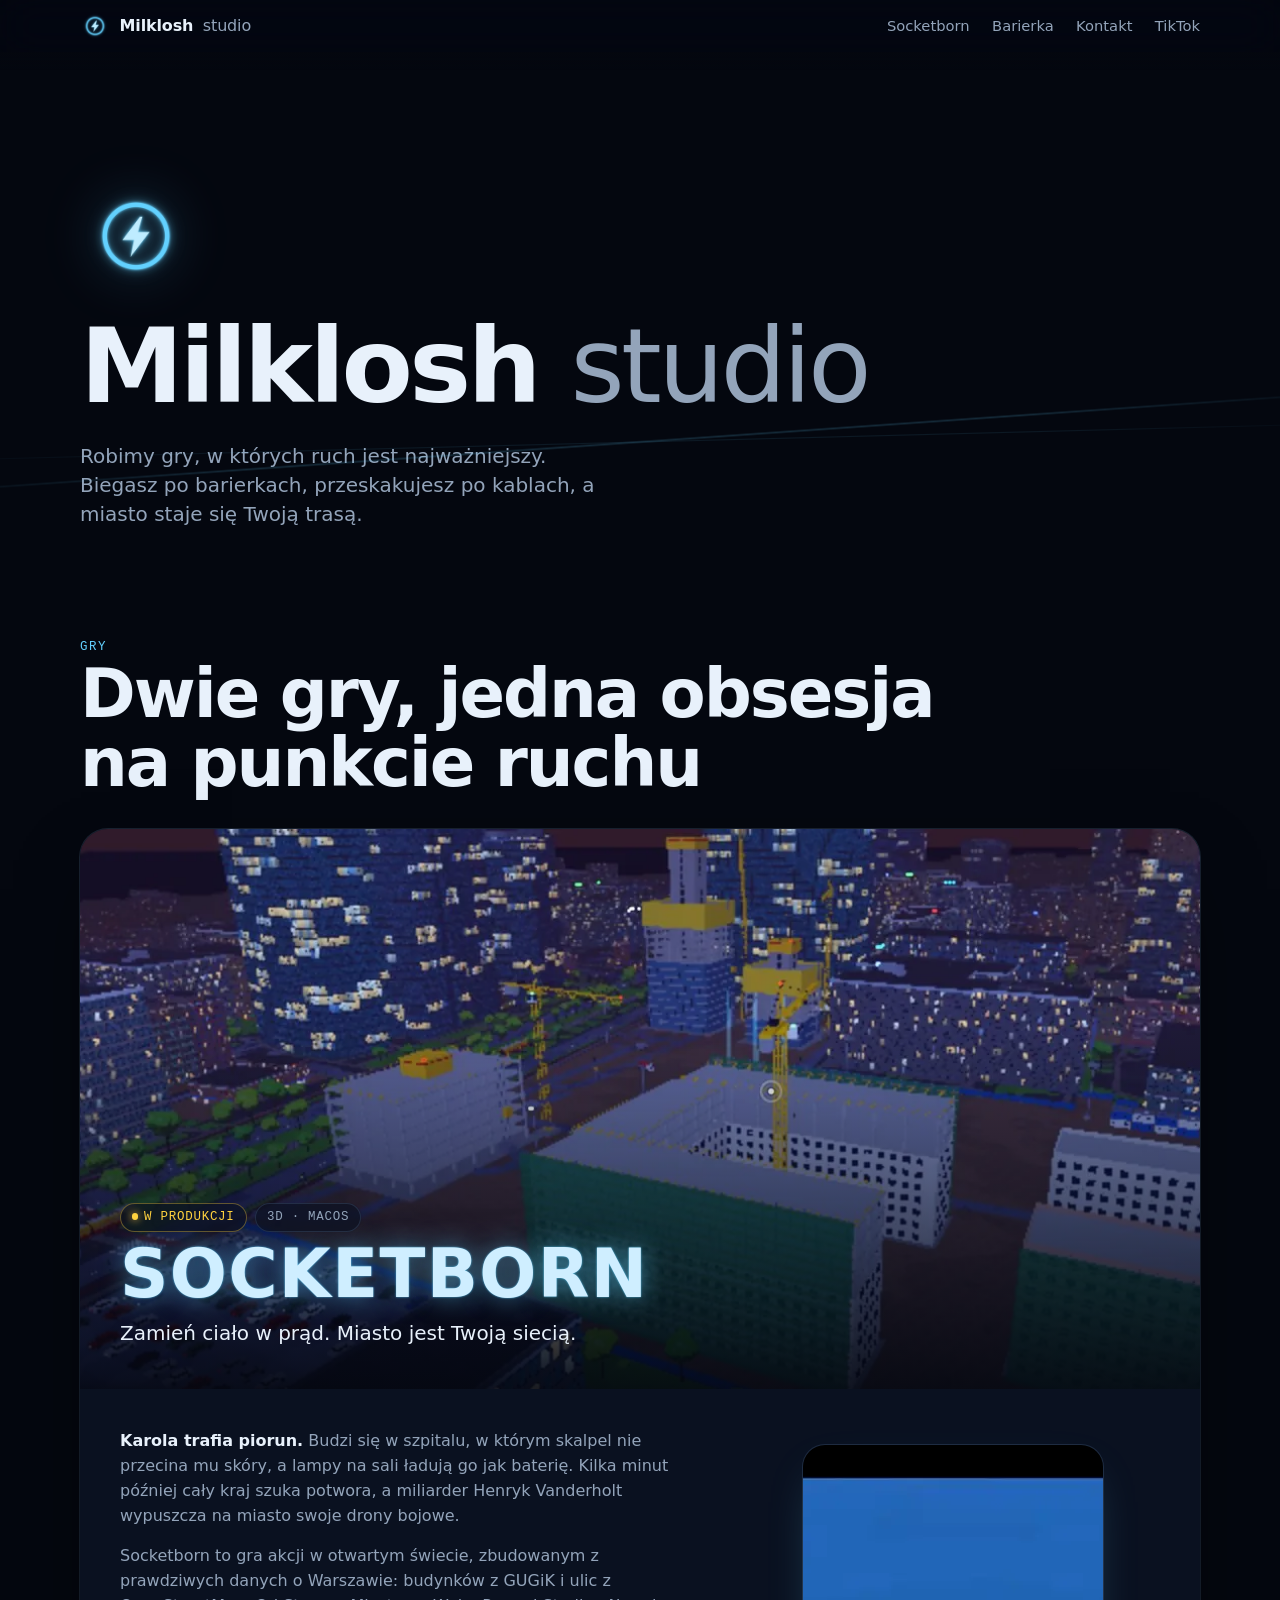
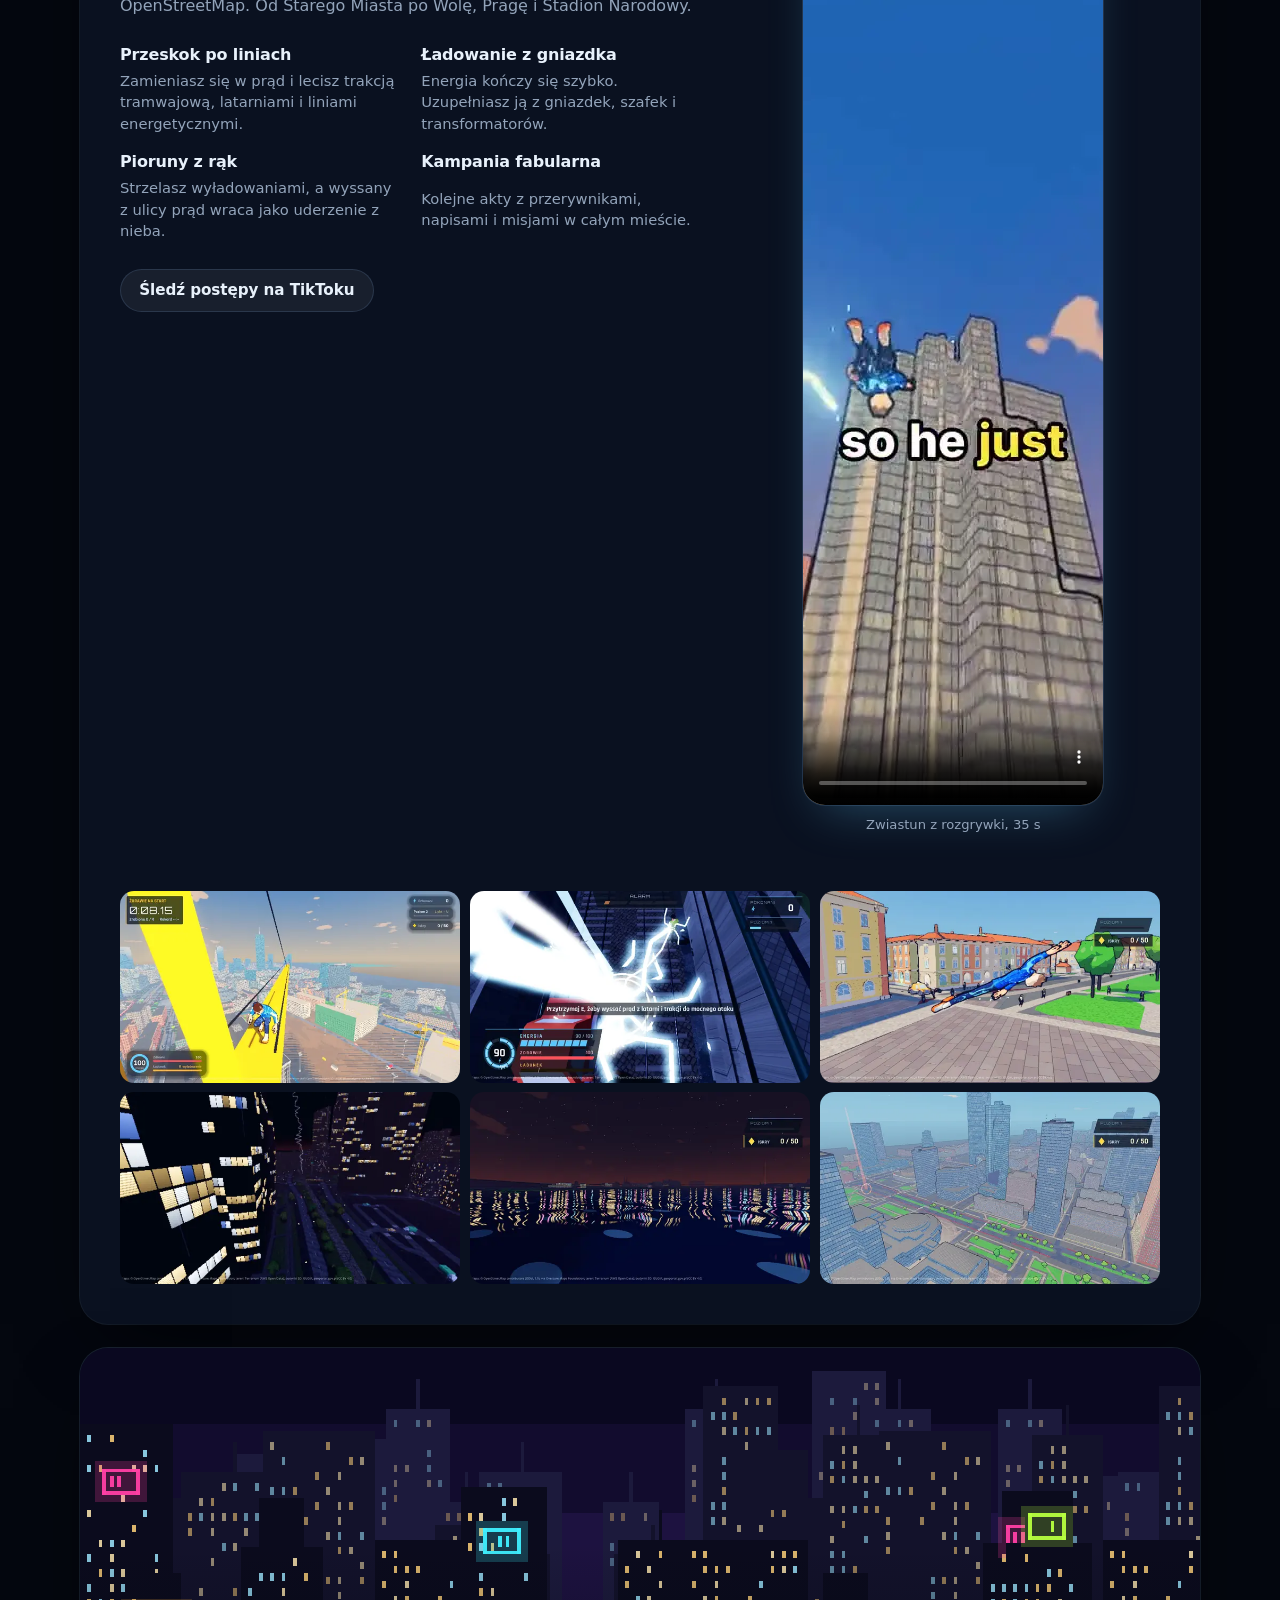
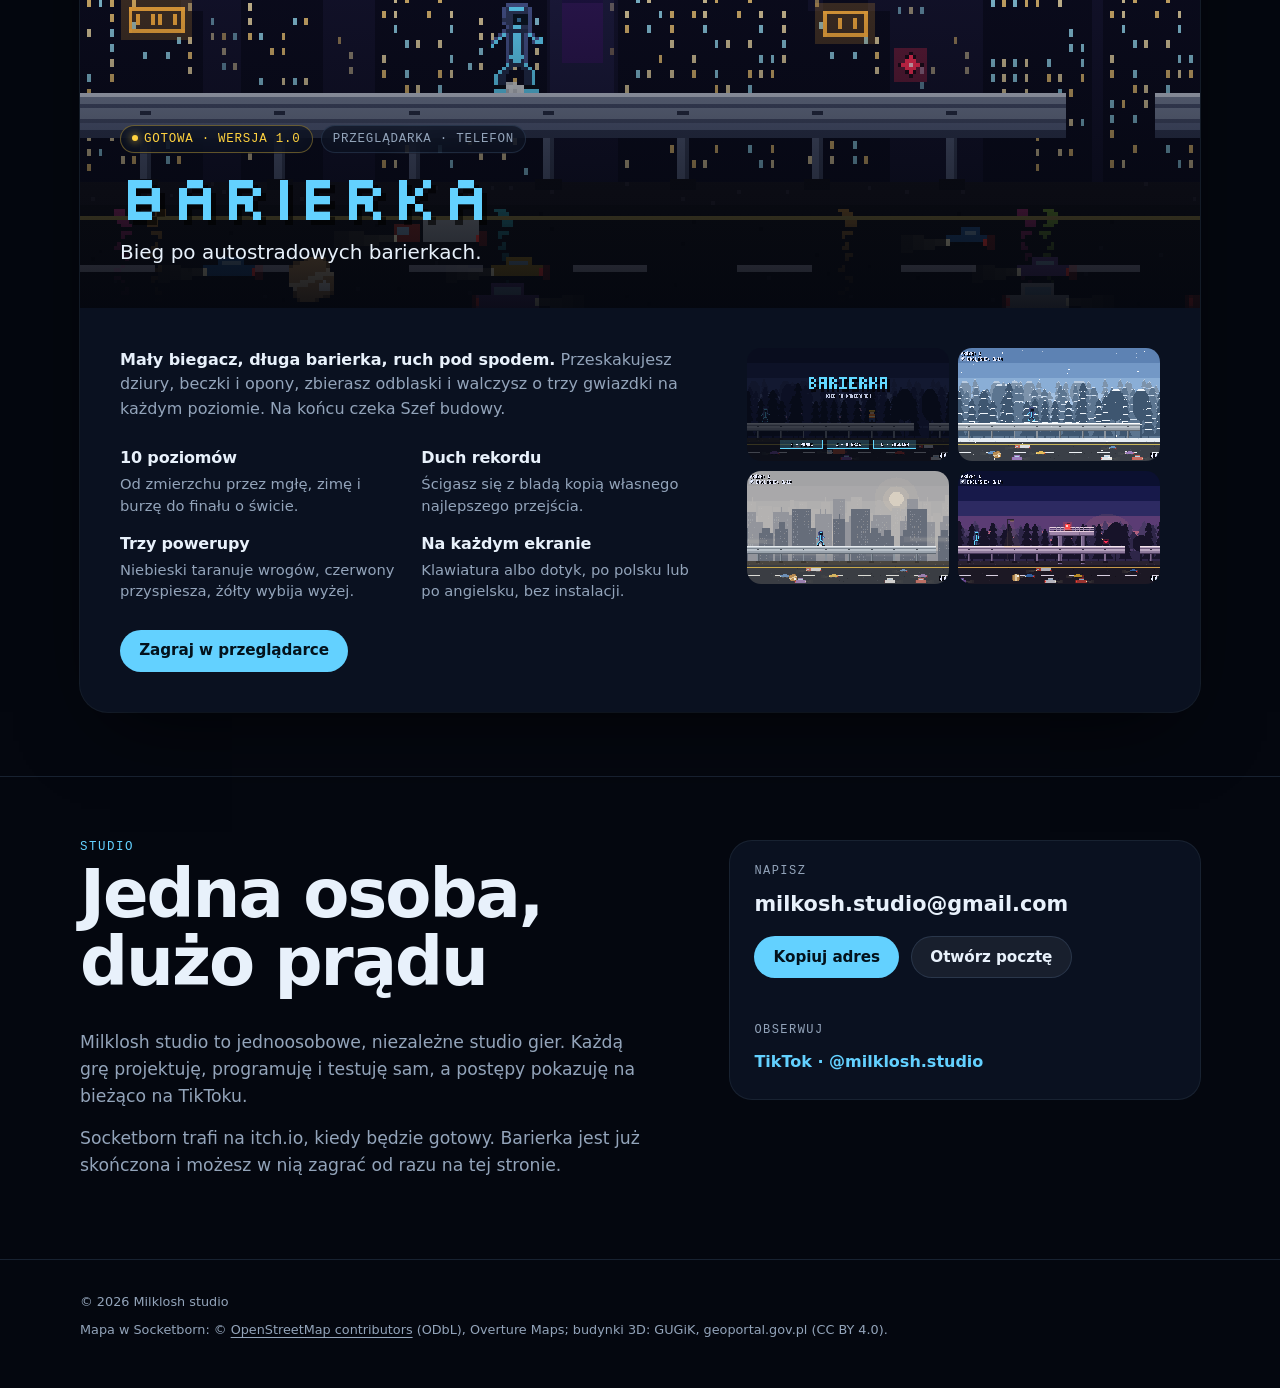
==== index.html @ f49b639a "Strona Milklosh studio: Socketborn, grywalna Barierka, kontakt Co-Authored-By: Claude Opus 5.5 (1M c" ====
<!doctype html>
<html lang="pl">
<head>
<meta charset="utf-8">
<meta name="viewport" content="width=device-width, initial-scale=1, viewport-fit=cover">
<title>Milklosh studio</title>
<meta name="claude:viewport-fit-sides" content="cover">
<meta name="description" content="Milklosh studio robi gry: Socketborn, w którym zamieniasz ciało w prąd w Warszawie, i Barierkę, pikselowy bieg po autostradowych barierkach.">
<meta name="theme-color" content="#04070f">
<meta property="og:type" content="website">
<meta property="og:title" content="Milklosh studio">
<meta property="og:description" content="Socketborn i Barierka: gry z Milklosh studio.">
<meta property="og:image" content="https://milklosh.studio/assets/img/hero-plac-noca.webp">
<link rel="icon" type="image/png" href="favicon.png">
<link rel="apple-touch-icon" href="apple-touch-icon.png">
<link rel="preconnect" href="https://fonts.googleapis.com">
<link rel="stylesheet" href="https://fonts.googleapis.com/css2?family=Silkscreen&display=swap">
<link rel="stylesheet" href="style.css">
</head>
<body>

<header class="bar">
  <div class="wrap">
    <a class="brand" href="#top" aria-label="Milklosh studio, na górę strony">
      <img src="assets/img/znak.png" alt="" width="30" height="30">
      Milklosh <span>studio</span>
    </a>
    <nav aria-label="Główna">
      <a href="#socketborn" class="wide">Socketborn</a>
      <a href="#barierka" class="wide">Barierka</a>
      <a href="#studio">Kontakt</a>
      <a href="https://www.tiktok.com/@milklosh.studio" target="_blank" rel="noopener">TikTok</a>
    </nav>
  </div>
</header>

<main id="top">
  <section class="hero">
    <div class="grid-lines" aria-hidden="true"></div>
    <div class="wrap">
      <img class="hero-mark" src="assets/img/znak.png" alt="" width="112" height="112">
      <h1>Milklosh <span class="light">studio</span></h1>
      <p>Robimy gry, w których ruch jest najważniejszy. Biegasz po barierkach, przeskakujesz po kablach, a miasto staje się Twoją trasą.</p>
    </div>
  </section>

  <section id="gry" aria-labelledby="gry-h">
    <div class="wrap">
      <div class="section-head">
        <span class="eyebrow">Gry</span>
        <h2 id="gry-h">Dwie gry, jedna obsesja na punkcie ruchu</h2>
      </div>

      <!-- Socketborn -->
      <article class="game" id="socketborn" aria-labelledby="sb-h">
        <div class="game-art">
          <img src="assets/img/hero-plac-noca.webp" alt="Nocna Warszawa z lotu: wieżowce Woli i plac budowy przy Towarowej" width="1340" height="555">
          <div class="game-title">
            <div class="chips">
              <span class="chip live">W produkcji</span>
              <span class="chip">3D · macOS</span>
            </div>
            <h3 id="sb-h">Socketborn</h3>
            <p class="tagline">Zamień ciało w prąd. Miasto jest Twoją siecią.</p>
          </div>
        </div>

        <div class="game-body">
          <div>
            <p><strong>Karola trafia piorun.</strong> Budzi się w szpitalu, w którym skalpel nie przecina mu skóry, a lampy na sali ładują go jak baterię. Kilka minut później cały kraj szuka potwora, a miliarder Henryk Vanderholt wypuszcza na miasto swoje drony bojowe.</p>
            <p>Socketborn to gra akcji w otwartym świecie, zbudowanym z prawdziwych danych o Warszawie: budynków z GUGiK i ulic z OpenStreetMap. Od Starego Miasta po Wolę, Pragę i Stadion Narodowy.</p>
            <ul class="powers">
              <li><b>Przeskok po liniach</b><span>Zamieniasz się w prąd i lecisz trakcją tramwajową, latarniami i liniami energetycznymi.</span></li>
              <li><b>Ładowanie z gniazdka</b><span>Energia kończy się szybko. Uzupełniasz ją z gniazdek, szafek i transformatorów.</span></li>
              <li><b>Pioruny z rąk</b><span>Strzelasz wyładowaniami, a wyssany z ulicy prąd wraca jako uderzenie z nieba.</span></li>
              <li><b>Kampania fabularna</b><span>Kolejne akty z przerywnikami, napisami i misjami w całym mieście.</span></li>
            </ul>
            <div class="actions">
              <a class="btn ghost" href="https://www.tiktok.com/@milklosh.studio" target="_blank" rel="noopener">Śledź postępy na TikToku</a>
            </div>
          </div>
          <figure class="trailer">
            <video controls playsinline preload="none" poster="assets/video/zwiastun-poster.webp" width="540" height="960">
              <source src="assets/video/socketborn-zwiastun.mp4" type="video/mp4">
            </video>
            <small>Zwiastun z rozgrywki, 35 s</small>
          </figure>
        </div>

        <div class="gallery" aria-label="Zrzuty ekranu z Socketborn">
          <button class="shot" data-full="assets/img/zuraw.webp"><img src="assets/img/zuraw-640.webp" alt="Karol na wysięgniku żurawia 168 m nad budową" loading="lazy" width="640" height="360"></button>
          <button class="shot" data-full="assets/img/uderzenie.webp"><img src="assets/img/uderzenie-640.webp" alt="Wyładowanie z wyssanej trakcji na torach" loading="lazy" width="640" height="360"></button>
          <button class="shot" data-full="assets/img/lot.webp"><img src="assets/img/lot-640.webp" alt="Lot nad kamienicami Starego Miasta" loading="lazy" width="640" height="360"></button>
          <button class="shot" data-full="assets/img/burza.webp"><img src="assets/img/burza-640.webp" alt="Burza i piorun między wieżowcami nocą" loading="lazy" width="640" height="360"></button>
          <button class="shot" data-full="assets/img/wisla-noc.webp"><img src="assets/img/wisla-noc-640.webp" alt="Światła miasta odbite w Wiśle nocą" loading="lazy" width="640" height="360"></button>
          <button class="shot" data-full="assets/img/srodmiescie.webp"><img src="assets/img/srodmiescie-640.webp" alt="Śródmieście i wieżowce z lotu ptaka" loading="lazy" width="640" height="360"></button>
        </div>
      </article>

      <!-- Barierka -->
      <article class="game pixel" id="barierka" aria-labelledby="ba-h">
        <div class="game-art">
          <img src="assets/img/barierka-miasto-noca.webp" alt="Pikselowy biegacz na barierce, w tle miasto nocą i neony" width="1200" height="624">
          <div class="game-title">
            <div class="chips">
              <span class="chip live">Gotowa · wersja 1.0</span>
              <span class="chip">Przeglądarka · telefon</span>
            </div>
            <h3 id="ba-h" class="pixel-title">Barierka</h3>
            <p class="tagline">Bieg po autostradowych barierkach.</p>
          </div>
        </div>

        <div class="game-body">
          <div>
            <p><strong>Mały biegacz, długa barierka, ruch pod spodem.</strong> Przeskakujesz dziury, beczki i opony, zbierasz odblaski i walczysz o trzy gwiazdki na każdym poziomie. Na końcu czeka Szef budowy.</p>
            <ul class="powers">
              <li><b>10 poziomów</b><span>Od zmierzchu przez mgłę, zimę i burzę do finału o świcie.</span></li>
              <li><b>Duch rekordu</b><span>Ścigasz się z bladą kopią własnego najlepszego przejścia.</span></li>
              <li><b>Trzy powerupy</b><span>Niebieski taranuje wrogów, czerwony przyspiesza, żółty wybija wyżej.</span></li>
              <li><b>Na każdym ekranie</b><span>Klawiatura albo dotyk, po polsku lub po angielsku, bez instalacji.</span></li>
            </ul>
            <div class="actions">
              <a class="btn" href="barierka/">Zagraj w przeglądarce</a>
            </div>
          </div>
          <div class="gallery solo" aria-label="Zrzuty ekranu z Barierki">
            <button class="shot" data-full="assets/img/barierka-start.webp"><img src="assets/img/barierka-start-640.webp" alt="Ekran startowy Barierki" loading="lazy" width="640" height="360"></button>
            <button class="shot" data-full="assets/img/barierka-zima.webp"><img src="assets/img/barierka-zima-640.webp" alt="Poziom 6, zima" loading="lazy" width="640" height="360"></button>
            <button class="shot" data-full="assets/img/barierka-mgla.webp"><img src="assets/img/barierka-mgla-640.webp" alt="Poziom 5, estakada we mgle" loading="lazy" width="640" height="360"></button>
            <button class="shot" data-full="assets/img/barierka-final.webp"><img src="assets/img/barierka-final-640.webp" alt="Poziom 10, finał o świcie" loading="lazy" width="640" height="360"></button>
          </div>
        </div>
      </article>
    </div>
  </section>

  <section id="studio" aria-labelledby="studio-h">
    <div class="wrap about">
      <div>
        <div class="section-head">
          <span class="eyebrow">Studio</span>
          <h2 id="studio-h">Jedna osoba, dużo prądu</h2>
        </div>
        <p>Milklosh studio to jednoosobowe, niezależne studio gier. Każdą grę projektuję, programuję i testuję sam, a postępy pokazuję na bieżąco na TikToku.</p>
        <p>Socketborn trafi na itch.io, kiedy będzie gotowy. Barierka jest już skończona i możesz w nią zagrać od razu na tej stronie.</p>
      </div>
      <aside class="contact" aria-label="Kontakt">
        <span class="label">Napisz</span>
        <span class="mail">milkosh.studio@gmail.com</span>
        <div class="actions">
          <button class="btn" type="button" data-copy="milkosh.studio@gmail.com">Kopiuj adres</button>
          <a class="btn ghost" href="mailto:milkosh.studio@gmail.com">Otwórz pocztę</a>
        </div>
        <span class="copied" aria-live="polite"></span>
        <span class="label">Obserwuj</span>
        <a class="social" href="https://www.tiktok.com/@milklosh.studio" target="_blank" rel="noopener">TikTok · @milklosh.studio</a>
      </aside>
    </div>
  </section>
</main>

<footer>
  <div class="wrap">
    <span>© 2026 Milklosh studio</span>
    <span>Mapa w Socketborn: © <a href="https://www.openstreetmap.org/copyright" target="_blank" rel="noopener">OpenStreetMap contributors</a> (ODbL), Overture Maps; budynki 3D: GUGiK, geoportal.gov.pl (CC BY 4.0).</span>
  </div>
</footer>

<dialog class="lightbox" aria-label="Powiększony zrzut ekranu">
  <div class="lightbox-stage"><img alt=""></div>
  <button class="lightbox-close" type="button" aria-label="Zamknij">×</button>
</dialog>

<script src="main.js"></script>
</body>
</html>
---- style.css ----
/* Layout: one dark night-city column; each game is a full-bleed screenshot band with a glass panel on top. */
:root {
  --night: #04070f;        /* page ground, the navy from the logo */
  --night-2: #0a1120;      /* raised surfaces */
  --ink: #e8f1fb;          /* main text */
  --ink-dim: #93a4ba;      /* secondary text */
  --current: #63d1ff;      /* the cyan ring of the logo */
  --spark: #ffd23f;        /* the "Iskry" yellow from the game HUD */
  --glass: rgba(10, 17, 32, 0.62);
  --hairline: rgba(150, 200, 255, 0.14);

  --font-ui: -apple-system, BlinkMacSystemFont, "SF Pro Text", system-ui, "Segoe UI", Roboto, sans-serif;
  --font-display: -apple-system, BlinkMacSystemFont, "SF Pro Display", system-ui, "Segoe UI", Roboto, sans-serif;
  --font-mono: ui-monospace, "SF Mono", Menlo, Consolas, monospace;

  --step-0: 1rem;
  --step-1: 1.25rem;
  --step-2: clamp(1.6rem, 3vw, 2.2rem);
  --step-3: clamp(2.4rem, 6vw, 4.2rem);
  --step-4: clamp(3rem, 9vw, 6.5rem);

  --wrap: 72rem;
  --spring: cubic-bezier(0.2, 0.9, 0.25, 1);
  color-scheme: dark;
}

* { box-sizing: border-box; }
html { scroll-behavior: smooth; }
body {
  margin: 0;
  background: var(--night);
  color: var(--ink);
  font: 400 var(--step-0)/1.55 var(--font-ui);
  -webkit-font-smoothing: antialiased;
}
body::before {
  content: ""; position: fixed; inset: 0 0 auto; z-index: 10;
  height: env(safe-area-inset-top, 0px); background: var(--night);
}
img, video { max-width: 100%; display: block; }
a { color: var(--current); text-decoration: none; }
a:hover { text-decoration: underline; text-underline-offset: 0.2em; }
:focus-visible { outline: 2px solid var(--current); outline-offset: 3px; border-radius: 6px; }

.wrap {
  max-width: var(--wrap);
  margin-inline: auto;
  padding-left: max(16px, env(safe-area-inset-left, 0px));
  padding-right: max(16px, env(safe-area-inset-right, 0px));
}

/* ---------- Header: translucent bar, content scrolls under it ---------- */
.bar {
  position: sticky; top: env(safe-area-inset-top, 0px); z-index: 20;
  background: rgba(4, 7, 15, 0.55);
  -webkit-backdrop-filter: blur(20px) saturate(170%);
  backdrop-filter: blur(20px) saturate(170%);
}
.bar::after { /* scroll edge fade instead of a hard divider */
  content: ""; position: absolute; inset: 100% 0 auto; height: 18px; pointer-events: none;
  background: linear-gradient(rgba(4, 7, 15, 0.45), transparent);
}
.bar .wrap { display: flex; align-items: center; justify-content: space-between; gap: 1rem; padding-block: 0.7rem; }
.brand { display: flex; align-items: center; gap: 0.6rem; color: var(--ink); font-weight: 600; letter-spacing: -0.01em; }
.brand:hover { text-decoration: none; }
.brand img { width: 30px; height: 30px; }
.brand span { font-weight: 300; color: var(--ink-dim); }
.bar nav { display: flex; gap: 1.4rem; font-size: 0.92rem; }
.bar nav a { color: var(--ink-dim); }
.bar nav a:hover { color: var(--ink); text-decoration: none; }

/* ---------- Hero ---------- */
.hero { padding-block: clamp(4rem, 12vw, 8rem) clamp(3rem, 8vw, 5rem); position: relative; overflow: hidden; }
.hero .wrap { display: grid; gap: 1.5rem; }
.hero-mark { width: clamp(72px, 12vw, 112px); height: auto; filter: drop-shadow(0 0 28px rgba(99, 209, 255, 0.35)); }
.hero h1 {
  margin: 0; font: 700 var(--step-4)/0.98 var(--font-display);
  letter-spacing: -0.035em; text-wrap: balance;
}
.hero h1 .light { font-weight: 200; color: var(--ink-dim); }
.hero p { margin: 0; max-width: 34rem; font-size: var(--step-1); color: var(--ink-dim); line-height: 1.45; text-wrap: pretty; }
.hero .grid-lines { /* faint power lines strung across the hero */
  position: absolute; inset: auto -10% 0 -10%; height: 60%; pointer-events: none; opacity: 0.5;
  background:
    linear-gradient(176deg, transparent 49.6%, rgba(99, 209, 255, 0.35) 50%, transparent 50.4%),
    linear-gradient(178.5deg, transparent 49.7%, rgba(99, 209, 255, 0.18) 50%, transparent 50.3%);
  mask-image: linear-gradient(90deg, transparent, #000 25%, #000 75%, transparent);
}

/* ---------- Section heading ---------- */
.section-head { display: grid; gap: 0.4rem; margin-bottom: 2rem; }
.eyebrow { font: 500 0.78rem/1 var(--font-mono); letter-spacing: 0.12em; text-transform: uppercase; color: var(--current); }
.section-head h2 { margin: 0; font: 700 var(--step-3)/1.02 var(--font-display); letter-spacing: -0.03em; text-wrap: balance; }

#gry { padding-block: 2rem 4rem; }

/* ---------- Game band ---------- */
.game {
  position: relative; border-radius: 28px; overflow: hidden;
  background: var(--night-2);
  box-shadow: 0 30px 80px -30px rgba(0, 0, 0, 0.8), 0 0 0 1px var(--hairline);
}
.game-art { position: relative; aspect-ratio: 16 / 8; max-width: 100%; }
.game-art img { width: 100%; height: 100%; object-fit: cover; }
.game-art::after {
  content: ""; position: absolute; inset: 0;
  background: linear-gradient(180deg, transparent 35%, rgba(4, 7, 15, 0.9) 100%);
}
.game-title {
  position: absolute; left: 0; right: 0; bottom: 0; z-index: 1;
  padding: clamp(1.2rem, 4vw, 2.5rem);
  display: grid; gap: 0.6rem;
}
.game-title h3 {
  margin: 0; font: 800 var(--step-3)/1 var(--font-display); letter-spacing: 0.02em; text-transform: uppercase;
  color: #cfeeff; text-shadow: 0 0 24px rgba(99, 209, 255, 0.55), 0 0 2px rgba(99, 209, 255, 0.9);
}
.game-title .tagline { margin: 0; font-size: var(--step-1); color: var(--ink); }
.chips { display: flex; flex-wrap: wrap; gap: 0.5rem; }
.chip {
  font: 500 0.78rem/1 var(--font-mono); letter-spacing: 0.06em; text-transform: uppercase;
  padding: 0.45rem 0.7rem; border-radius: 999px;
  background: rgba(10, 17, 32, 0.6); color: var(--ink-dim);
  -webkit-backdrop-filter: blur(12px); backdrop-filter: blur(12px);
  border: 1px solid var(--hairline);
}
.chip.live { color: var(--spark); border-color: rgba(255, 210, 63, 0.35); }
.chip.live::before { content: ""; display: inline-block; width: 0.5em; height: 0.5em; border-radius: 50%; background: var(--spark); margin-right: 0.45em; vertical-align: 0.05em; box-shadow: 0 0 8px var(--spark); }

.game-body {
  display: grid; grid-template-columns: minmax(0, 1.4fr) minmax(0, 1fr); gap: clamp(1.5rem, 4vw, 3rem);
  padding: clamp(1.2rem, 4vw, 2.5rem);
}
.game-body > * { min-width: 0; }
.game-body p { margin: 0 0 1rem; color: var(--ink-dim); max-width: 38rem; }
.game-body p strong { color: var(--ink); font-weight: 600; }

.powers { list-style: none; margin: 1.5rem 0 0; padding: 0; display: grid; grid-template-columns: repeat(2, minmax(0, 1fr)); gap: 1rem 1.5rem; }
.powers li { display: grid; gap: 0.15rem; }
.powers b { font-weight: 600; color: var(--ink); letter-spacing: -0.01em; }
.powers span { color: var(--ink-dim); font-size: 0.92rem; line-height: 1.45; }

.actions { display: flex; flex-wrap: wrap; gap: 0.75rem; margin-top: 1.75rem; }
.btn {
  display: inline-flex; align-items: center; gap: 0.5rem;
  font: 600 0.95rem/1 var(--font-ui); letter-spacing: -0.005em;
  padding: 0.85rem 1.2rem; border-radius: 999px; border: 0; cursor: pointer;
  background: var(--current); color: #03121c;
  transition: transform 220ms var(--spring), background-color 160ms ease;
  -webkit-tap-highlight-color: transparent;
}
.btn:hover { text-decoration: none; background: #8adfff; }
.btn:active { transform: scale(0.96); transition-duration: 80ms; }  /* feedback on press, not release */
.btn.ghost { background: rgba(255, 255, 255, 0.06); color: var(--ink); box-shadow: inset 0 0 0 1px var(--hairline); }
.btn.ghost:hover { background: rgba(255, 255, 255, 0.1); }
.btn[aria-disabled="true"] { cursor: default; }

/* Trailer: vertical video framed like a phone */
.trailer { display: grid; gap: 0.6rem; justify-items: center; align-content: start; }
.trailer video {
  width: 100%; max-width: 300px; aspect-ratio: 9 / 16; object-fit: cover;
  border-radius: 22px; background: #000;
  box-shadow: 0 0 0 1px var(--hairline), 0 20px 50px -20px rgba(99, 209, 255, 0.35);
}
.trailer small { color: var(--ink-dim); font-size: 0.82rem; }

/* Gallery */
.gallery { display: grid; grid-template-columns: repeat(3, minmax(0, 1fr)); gap: 0.6rem; padding: 0 clamp(1.2rem, 4vw, 2.5rem) clamp(1.2rem, 4vw, 2.5rem); }
.shot {
  padding: 0; border: 0; background: none; cursor: zoom-in; border-radius: 14px; overflow: hidden;
  aspect-ratio: 16 / 9; max-width: 100%;
  transition: transform 260ms var(--spring);
}
.shot img { width: 100%; height: 100%; object-fit: cover; transition: transform 500ms var(--spring); }
.shot:hover img { transform: scale(1.04); }
.shot:active { transform: scale(0.97); transition-duration: 80ms; }

/* Barierka: pixel art stays crisp */
.game + .game { margin-top: 1.5rem; }
.pixel img { image-rendering: pixelated; }
.pixel .game-art img { object-position: center 60%; }
.pixel-title.pixel-title {
  font: 400 clamp(2.2rem, 6vw, 4rem)/1 "Silkscreen", var(--font-mono);
  letter-spacing: 0.04em; color: var(--current);
  text-shadow: 0.08em 0.08em 0 rgba(0, 0, 0, 0.6);
}
.gallery.solo { padding: 0; grid-template-columns: repeat(2, minmax(0, 1fr)); align-content: start; }
.social { font-weight: 600; }

/* About + contact */
#studio { padding-block: 4rem; border-top: 1px solid var(--hairline); }
.about { display: grid; grid-template-columns: minmax(0, 1.3fr) minmax(0, 1fr); gap: 2.5rem; align-items: start; }
.about > * { min-width: 0; }
.about p { margin: 0 0 1rem; color: var(--ink-dim); max-width: 36rem; font-size: 1.08rem; }
.contact {
  border-radius: 22px; padding: 1.5rem; background: var(--night-2); box-shadow: 0 0 0 1px var(--hairline);
  display: grid; gap: 0.9rem;
}
.contact .label { font: 500 0.75rem/1 var(--font-mono); letter-spacing: 0.12em; text-transform: uppercase; color: var(--ink-dim); }
.mail { font: 600 clamp(1.05rem, 2.4vw, 1.3rem)/1.3 var(--font-ui); color: var(--ink); overflow-wrap: anywhere; user-select: all; }
.contact .actions { margin-top: 0.2rem; }
.copied { font-size: 0.85rem; color: var(--spark); min-height: 1.2em; }

footer { padding-block: 2rem 3rem; border-top: 1px solid var(--hairline); color: var(--ink-dim); font-size: 0.8rem; }
footer .wrap { display: grid; gap: 0.5rem; }
footer a { color: var(--ink-dim); text-decoration: underline; text-underline-offset: 0.2em; }

/* ---------- Lightbox ---------- */
.lightbox {
  border: 0; padding: 0; background: transparent; max-width: 100vw; max-height: 100vh;
  width: 100vw; height: 100vh; margin: 0; overflow: hidden;
}
.lightbox::backdrop { background: rgba(2, 4, 10, 0); transition: background 300ms ease; }
.lightbox.open::backdrop { background: rgba(2, 4, 10, 0.86); }
.lightbox-stage { position: absolute; inset: 0; display: grid; place-items: center; padding: max(16px, env(safe-area-inset-left, 0px)); cursor: zoom-out; }
.lightbox img { max-width: min(92vw, 1400px); max-height: 86vh; border-radius: 14px; box-shadow: 0 30px 90px rgba(0, 0, 0, 0.7); will-change: transform; }
.lightbox-close {
  position: absolute; z-index: 2;
  top: calc(env(safe-area-inset-top, 0px) + 14px); right: calc(env(safe-area-inset-right, 0px) + 14px);
  width: 40px; height: 40px; border-radius: 50%; border: 0; cursor: pointer; font-size: 1.3rem; line-height: 1;
  background: rgba(255, 255, 255, 0.12); color: var(--ink);
  -webkit-backdrop-filter: blur(16px); backdrop-filter: blur(16px);
}

/* ---------- Narrow screens ---------- */
@media (max-width: 760px) {
  .gallery.solo { grid-template-columns: repeat(2, minmax(0, 1fr)); }
  .bar nav { gap: 1rem; }
  .bar nav .wide { display: none; }
  .game-art { aspect-ratio: 4 / 3; }
  .game-body, .about { grid-template-columns: minmax(0, 1fr); }
  .powers { grid-template-columns: minmax(0, 1fr); }
  .gallery { grid-template-columns: repeat(2, minmax(0, 1fr)); }
}

/* ---------- Accessibility preferences ---------- */
@media (prefers-reduced-motion: reduce) {
  html { scroll-behavior: auto; }
  .btn, .shot, .shot img { transition: none; }
  .shot:hover img, .btn:active, .shot:active { transform: none; }
}
@media (prefers-reduced-transparency: reduce) {
  .bar, .chip, .lightbox-close { background: var(--night-2); -webkit-backdrop-filter: none; backdrop-filter: none; }
}
@media (prefers-contrast: more) {
  :root { --ink-dim: #c9d6e6; --hairline: rgba(200, 230, 255, 0.5); }
}
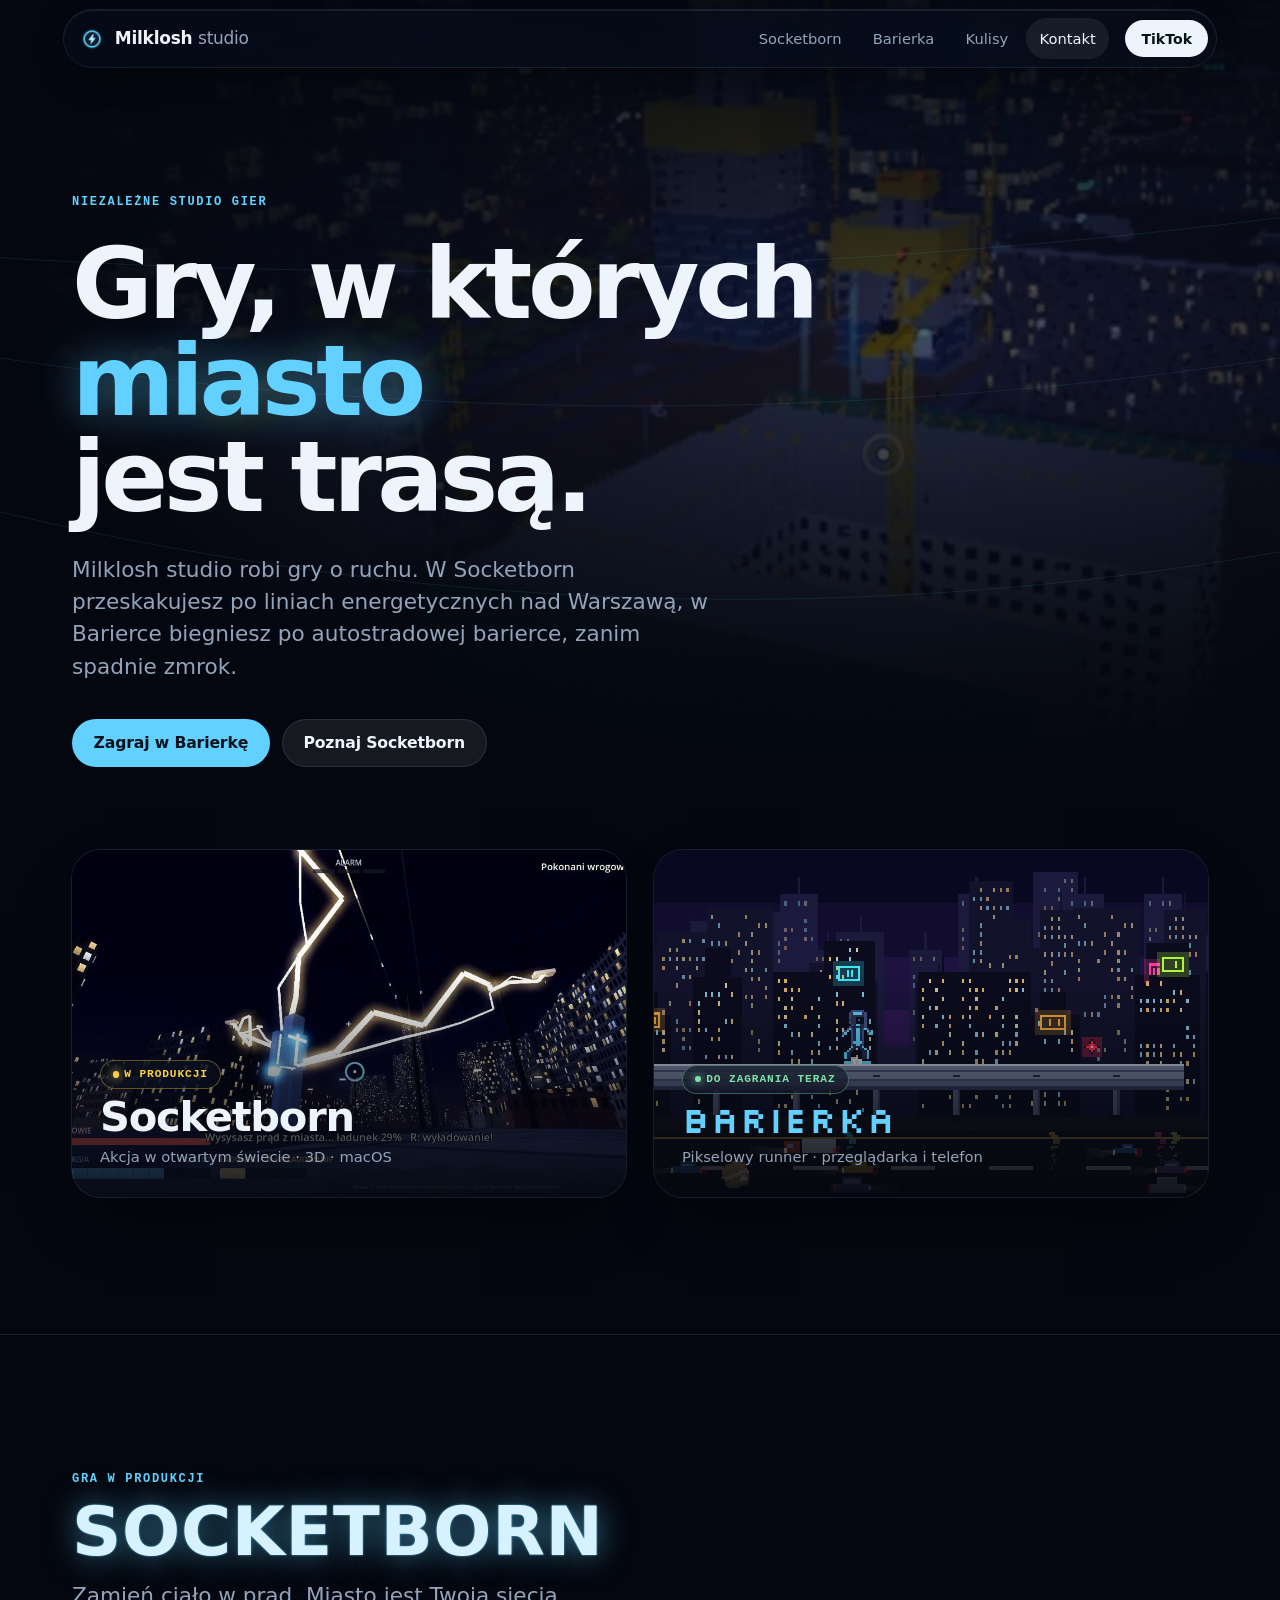
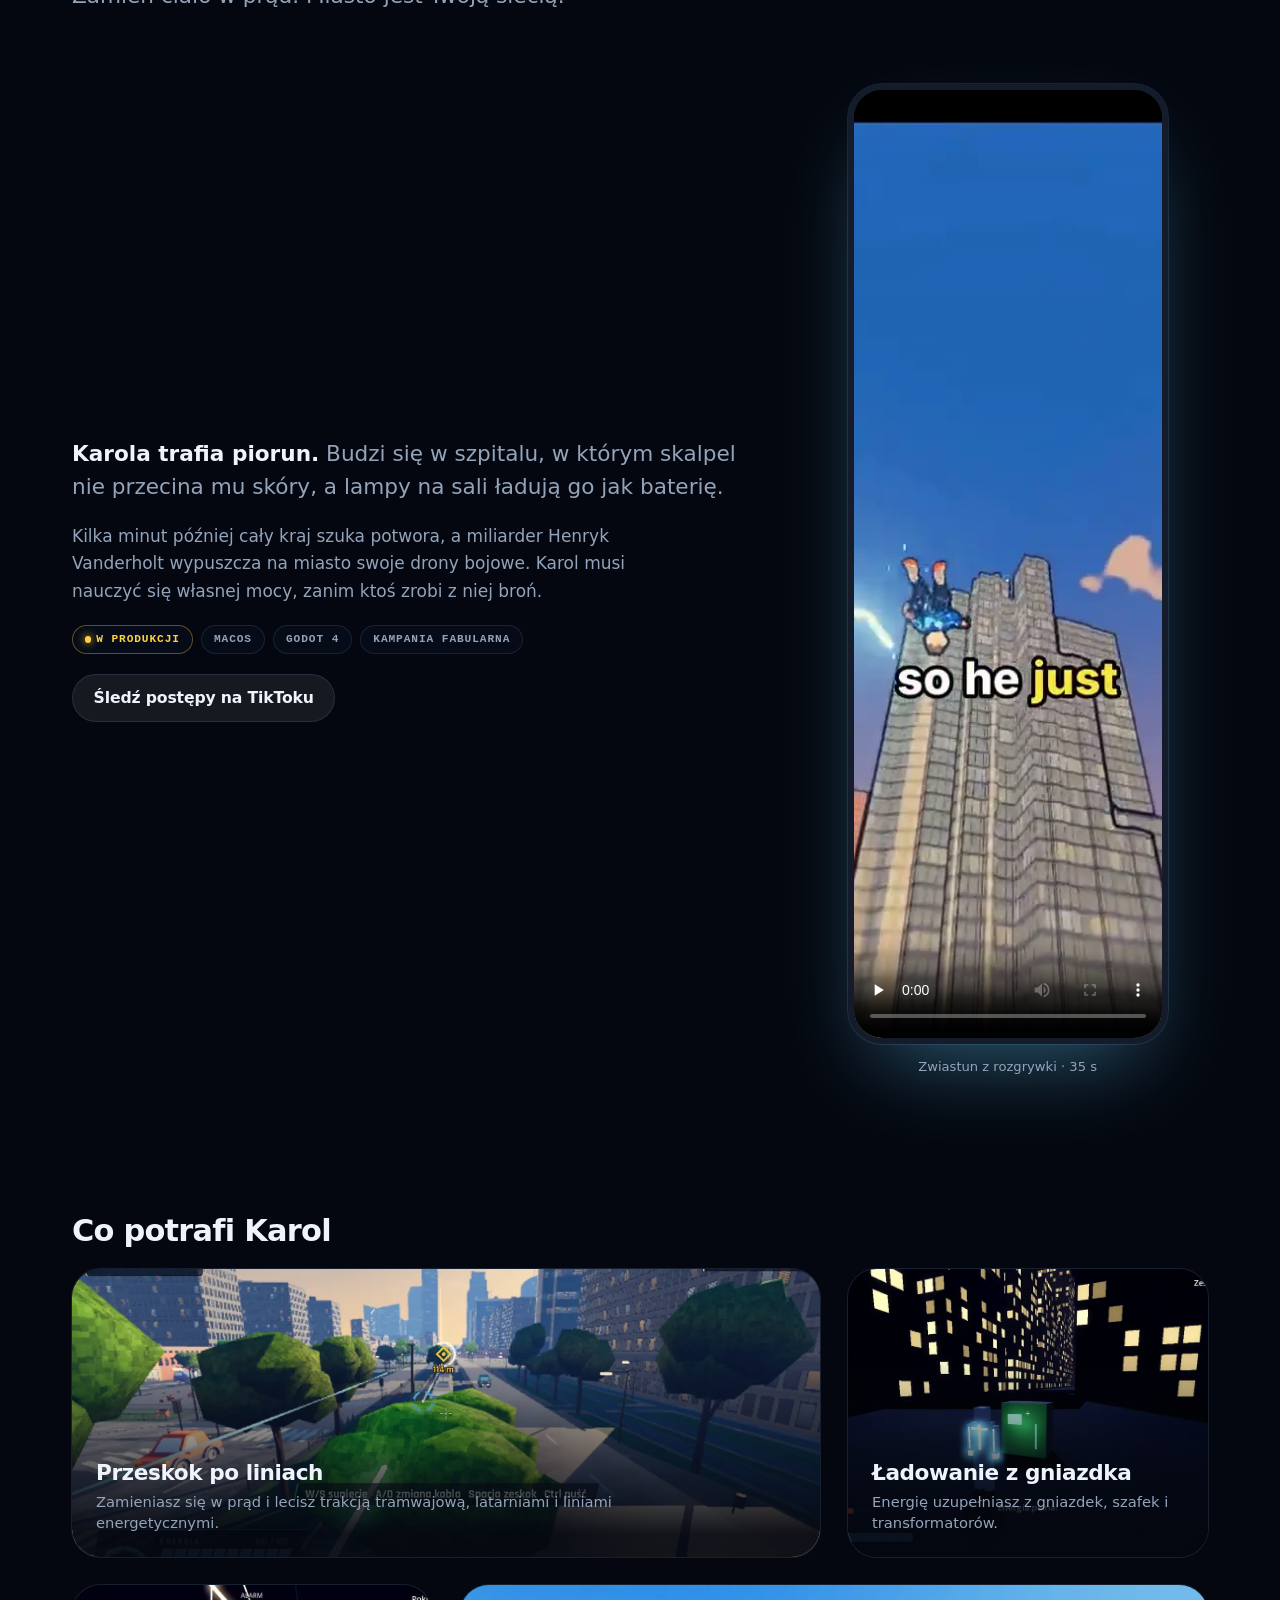
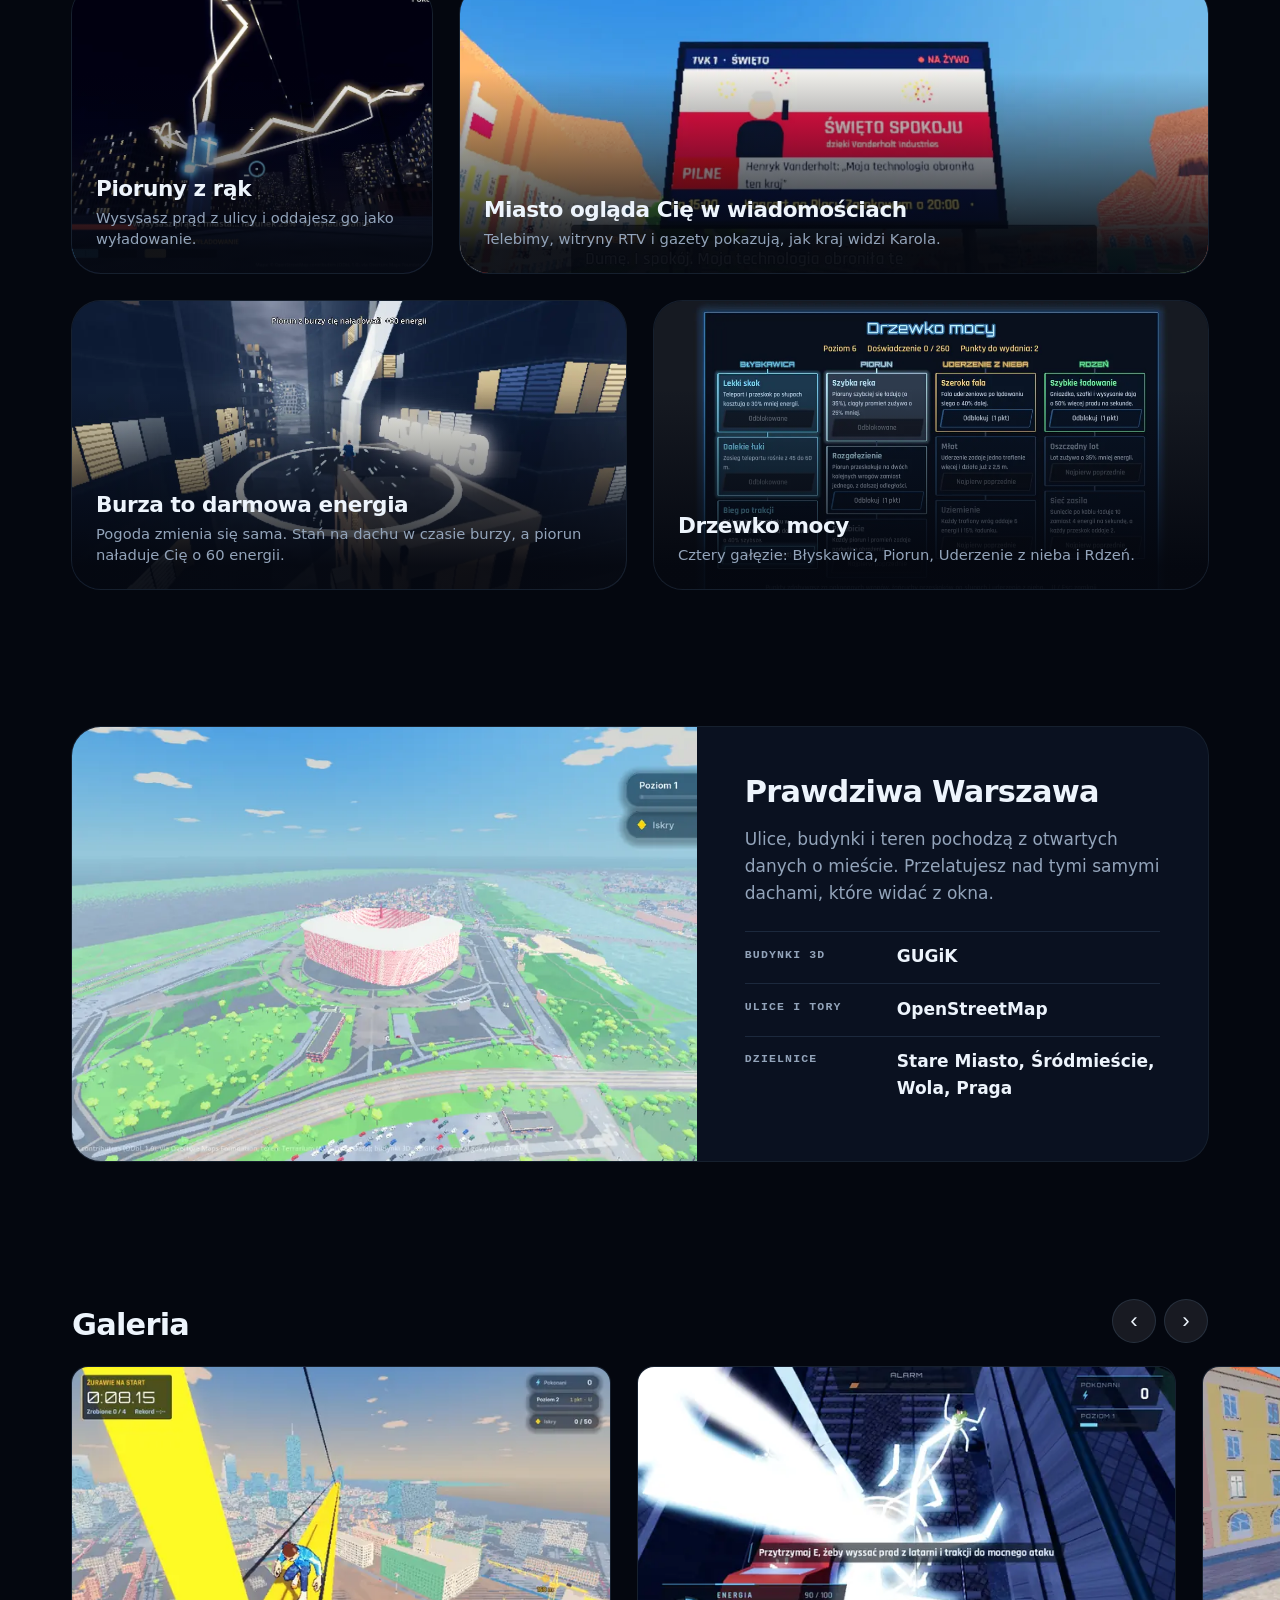
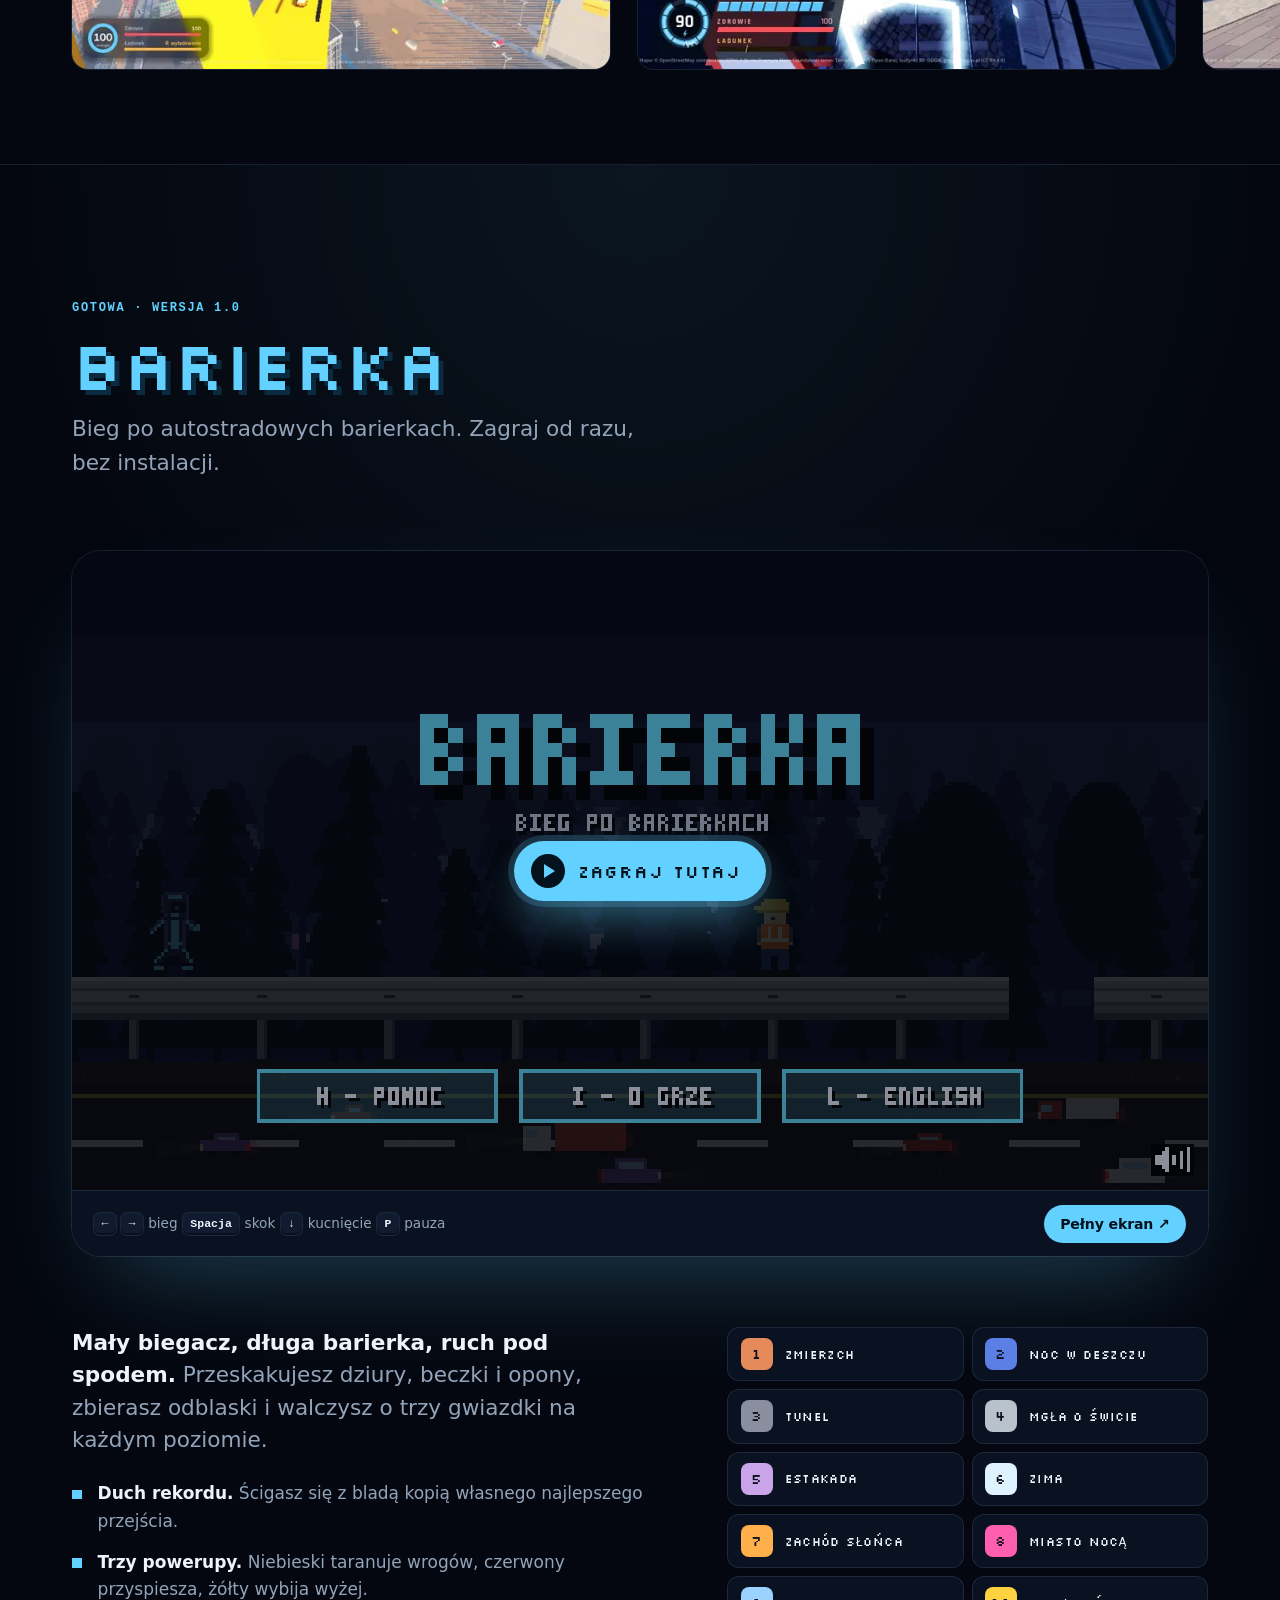
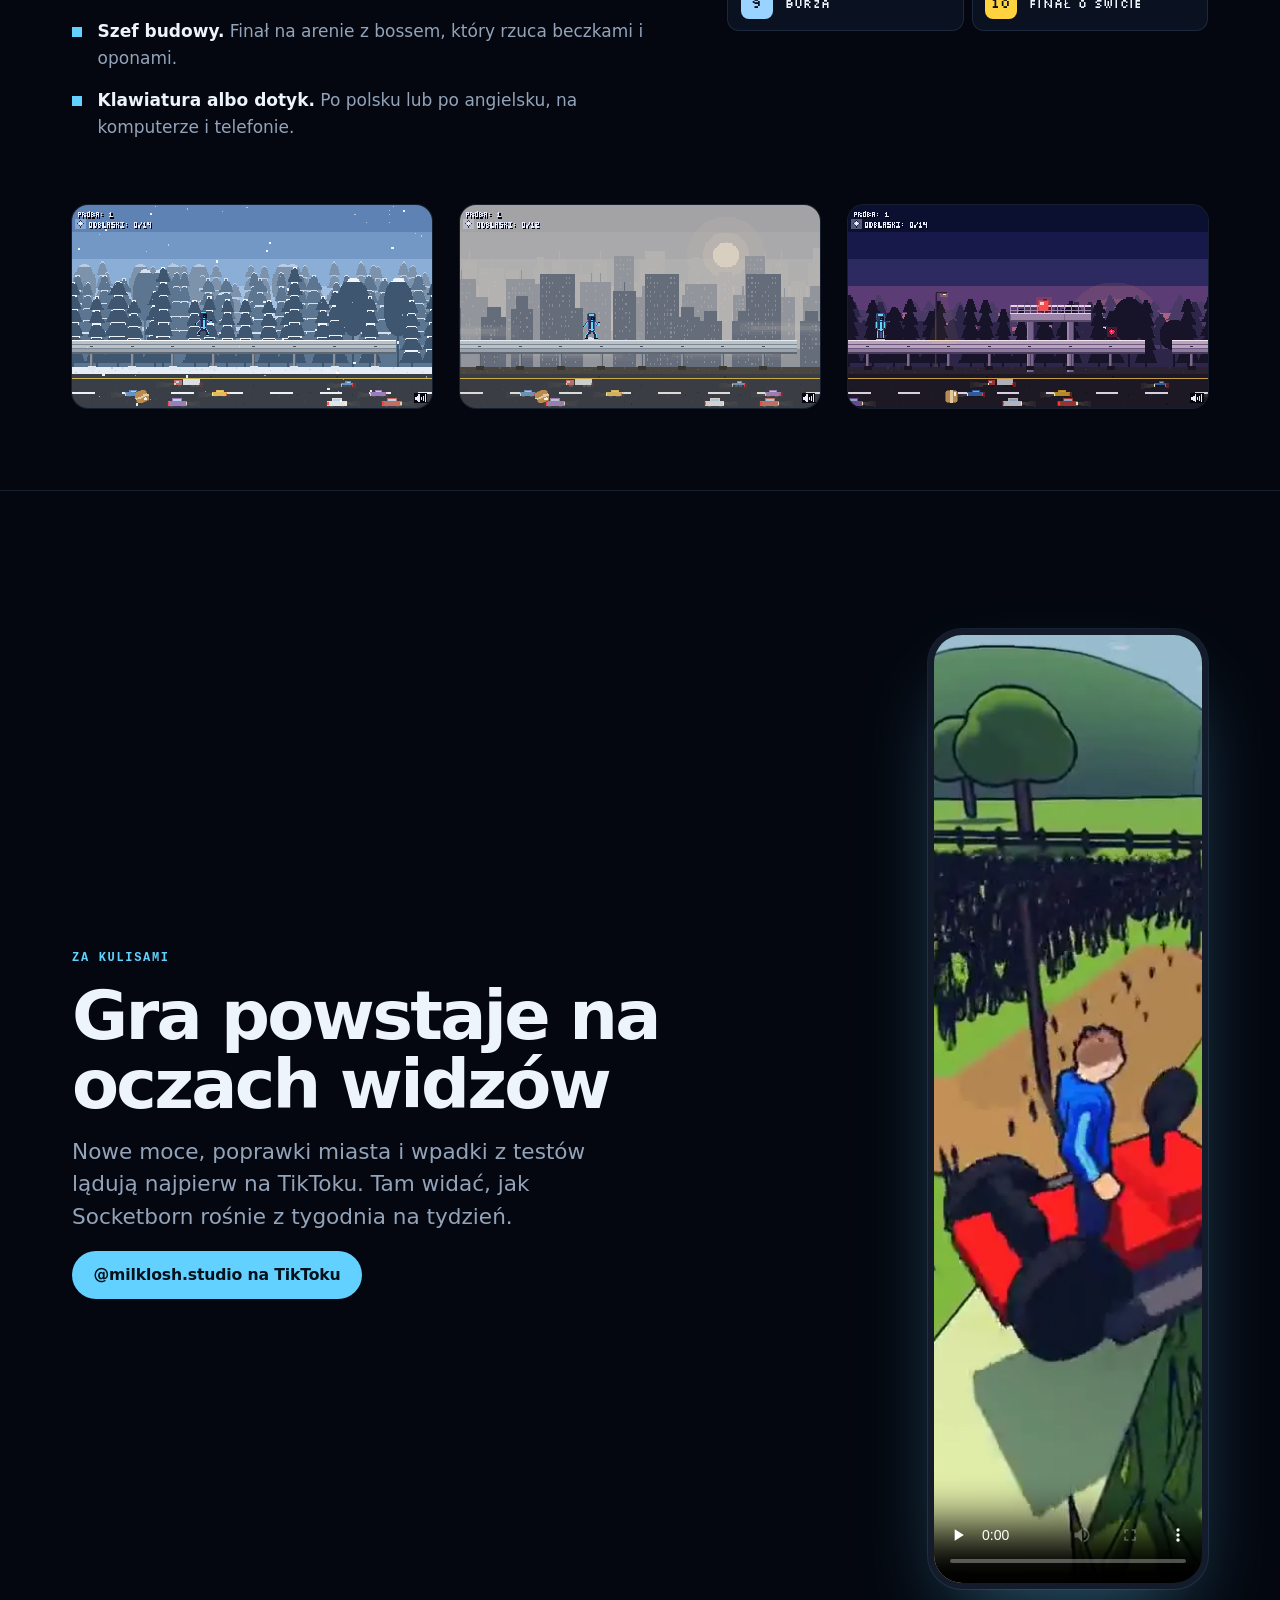
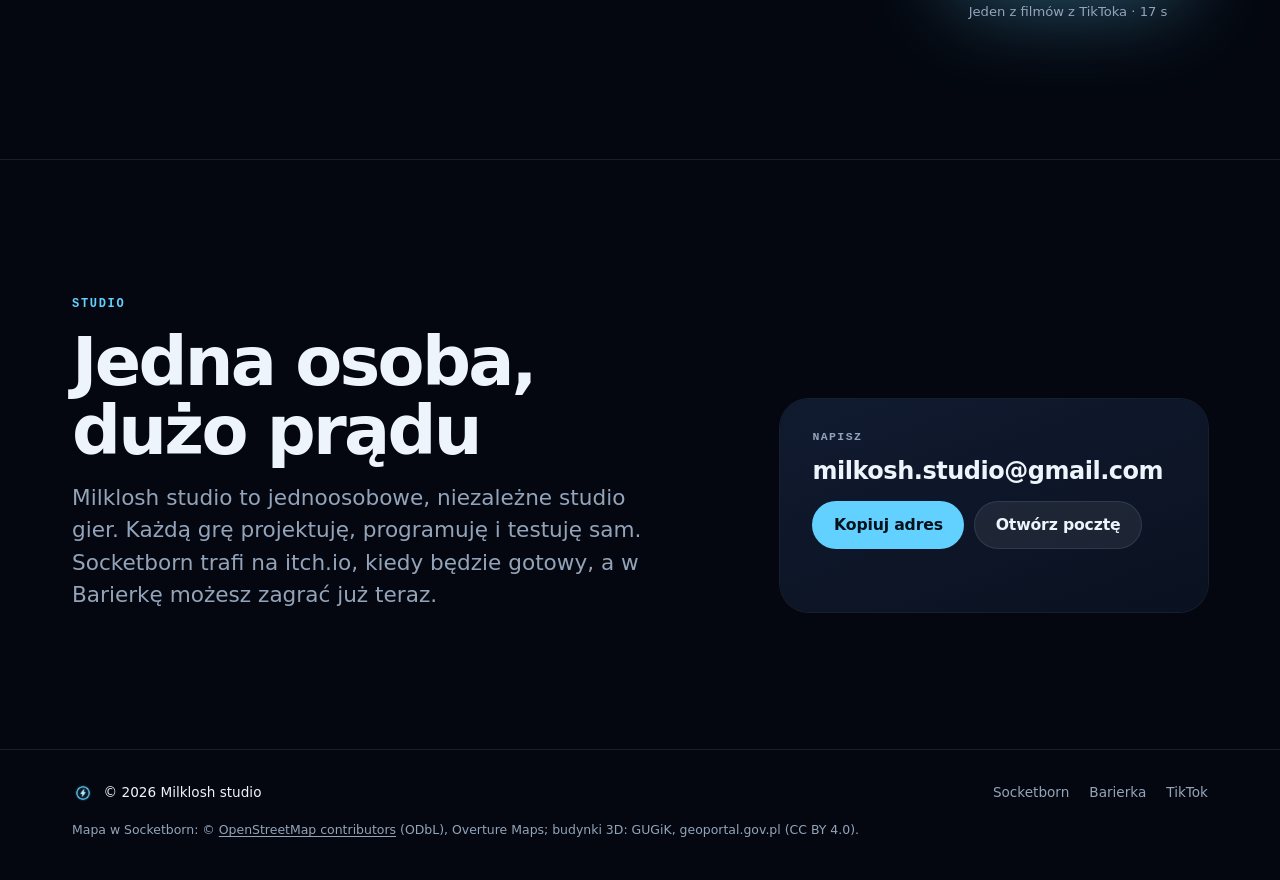
==== commit c3773c6b: "Odświeżony wygląd strony: nowy hero, kafelki mocy, galeria, Barierka na stronie - hero z iskrami bie" ====
--- a/index.html
+++ b/index.html
@@ -14,156 +14,270 @@
 <link rel="icon" type="image/png" href="favicon.png">
 <link rel="apple-touch-icon" href="apple-touch-icon.png">
 <link rel="preconnect" href="https://fonts.googleapis.com">
+<link rel="preconnect" href="https://fonts.gstatic.com" crossorigin>
 <link rel="stylesheet" href="https://fonts.googleapis.com/css2?family=Silkscreen&display=swap">
 <link rel="stylesheet" href="style.css">
 </head>
 <body>
 
-<header class="bar">
-  <div class="wrap">
+<header class="bar" id="bar">
+  <div class="bar-in">
     <a class="brand" href="#top" aria-label="Milklosh studio, na górę strony">
-      <img src="assets/img/znak.png" alt="" width="30" height="30">
-      Milklosh <span>studio</span>
+      <img src="assets/img/znak.png" alt="" width="28" height="28">
+      <span>Milklosh <em>studio</em></span>
     </a>
-    <nav aria-label="Główna">
-      <a href="#socketborn" class="wide">Socketborn</a>
-      <a href="#barierka" class="wide">Barierka</a>
-      <a href="#studio">Kontakt</a>
+    <nav class="links" id="menu" aria-label="Główna">
+      <a href="#socketborn">Socketborn</a>
+      <a href="#barierka">Barierka</a>
+      <a href="#kulisy">Kulisy</a>
+      <a href="#kontakt">Kontakt</a>
+      <a class="m-only" href="https://www.tiktok.com/@milklosh.studio" target="_blank" rel="noopener">TikTok ↗</a>
+    </nav>
+    <a class="pill-link" href="https://www.tiktok.com/@milklosh.studio" target="_blank" rel="noopener">TikTok</a>
+    <button class="menu-btn" type="button" aria-expanded="false" aria-controls="menu" aria-label="Menu">
+      <span></span><span></span>
+    </button>
+  </div>
+</header>
+
+<main id="top">
+
+  <!-- HERO -->
+  <section class="hero">
+    <div class="hero-bg" aria-hidden="true">
+      <img src="assets/img/hero-plac-noca.webp" alt="" width="1340" height="555">
+    </div>
+    <canvas class="sparks" aria-hidden="true"></canvas>
+    <div class="shell hero-in">
+      <p class="eyebrow">Niezależne studio gier</p>
+      <h1>Gry, w których <span class="glow">miasto</span> jest&nbsp;trasą.</h1>
+      <p class="lead">Milklosh studio robi gry o ruchu. W Socketborn przeskakujesz po liniach energetycznych nad Warszawą, w Barierce biegniesz po autostradowej barierce, zanim spadnie zmrok.</p>
+      <div class="cta">
+        <a class="btn" href="#barierka">Zagraj w Barierkę</a>
+        <a class="btn ghost" href="#socketborn">Poznaj Socketborn</a>
+      </div>
+    </div>
+
+    <div class="shell">
+      <div class="posters">
+        <a class="poster" href="#socketborn">
+          <img src="assets/img/moc-wysysanie.webp" alt="" loading="eager" width="1100" height="619">
+          <span class="poster-txt">
+            <span class="chip live">W produkcji</span>
+            <b>Socketborn</b>
+            <span>Akcja w otwartym świecie · 3D · macOS</span>
+          </span>
+        </a>
+        <a class="poster pixel" href="#barierka">
+          <img src="assets/img/barierka-miasto-noca.webp" alt="" loading="eager" width="1200" height="624">
+          <span class="poster-txt">
+            <span class="chip ok">Do zagrania teraz</span>
+            <b class="px">Barierka</b>
+            <span>Pikselowy runner · przeglądarka i telefon</span>
+          </span>
+        </a>
+      </div>
+    </div>
+  </section>
+
+  <!-- SOCKETBORN -->
+  <section class="game-sec" id="socketborn" aria-labelledby="sb-h">
+    <div class="shell">
+      <header class="sec-head">
+        <p class="eyebrow">Gra w produkcji</p>
+        <h2 id="sb-h" class="sb-title">Socketborn</h2>
+        <p class="sub">Zamień ciało w prąd. Miasto jest Twoją siecią.</p>
+      </header>
+
+      <div class="story reveal">
+        <div class="story-txt">
+          <p class="big"><strong>Karola trafia piorun.</strong> Budzi się w szpitalu, w którym skalpel nie przecina mu skóry, a lampy na sali ładują go jak baterię.</p>
+          <p>Kilka minut później cały kraj szuka potwora, a miliarder Henryk Vanderholt wypuszcza na miasto swoje drony bojowe. Karol musi nauczyć się własnej mocy, zanim ktoś zrobi z niej broń.</p>
+          <div class="chips">
+            <span class="chip live">W produkcji</span>
+            <span class="chip">macOS</span>
+            <span class="chip">Godot 4</span>
+            <span class="chip">Kampania fabularna</span>
+          </div>
+          <a class="btn ghost" href="https://www.tiktok.com/@milklosh.studio" target="_blank" rel="noopener">Śledź postępy na TikToku</a>
+        </div>
+        <figure class="phone">
+          <video controls playsinline preload="none" poster="assets/video/zwiastun-poster.webp" width="540" height="960">
+            <source src="assets/video/socketborn-zwiastun.mp4" type="video/mp4">
+          </video>
+          <figcaption>Zwiastun z rozgrywki · 35 s</figcaption>
+        </figure>
+      </div>
+
+      <h3 class="mini-h">Co potrafi Karol</h3>
+      <div class="bento">
+        <article class="tile t-wide reveal">
+          <img src="assets/img/moc-przeskok.webp" alt="Wyścig po kablach nad ulicami Woli" loading="lazy" width="1100" height="619">
+          <div class="tile-txt"><b>Przeskok po liniach</b><span>Zamieniasz się w prąd i lecisz trakcją tramwajową, latarniami i liniami energetycznymi.</span></div>
+        </article>
+        <article class="tile reveal">
+          <img src="assets/img/moc-ladowanie.webp" alt="Karol ładuje się przy szafce elektrycznej" loading="lazy" width="1100" height="619">
+          <div class="tile-txt"><b>Ładowanie z gniazdka</b><span>Energię uzupełniasz z gniazdek, szafek i transformatorów.</span></div>
+        </article>
+        <article class="tile reveal">
+          <img src="assets/img/moc-wysysanie.webp" alt="Wysysanie prądu z latarni między wieżowcami" loading="lazy" width="1100" height="619">
+          <div class="tile-txt"><b>Pioruny z rąk</b><span>Wysysasz prąd z ulicy i oddajesz go jako wyładowanie.</span></div>
+        </article>
+        <article class="tile t-wide reveal">
+          <img src="assets/img/fabula-telebim.webp" alt="Telebim na Placu Zamkowym z Vanderholtem" loading="lazy" width="1100" height="619">
+          <div class="tile-txt"><b>Miasto ogląda Cię w wiadomościach</b><span>Telebimy, witryny RTV i gazety pokazują, jak kraj widzi Karola.</span></div>
+        </article>
+        <article class="tile t-half reveal">
+          <img src="assets/img/moc-burza.webp" alt="Piorun z burzy ładuje Karola na dachu" loading="lazy" width="1100" height="619">
+          <div class="tile-txt"><b>Burza to darmowa energia</b><span>Pogoda zmienia się sama. Stań na dachu w czasie burzy, a piorun naładuje Cię o 60 energii.</span></div>
+        </article>
+        <article class="tile t-half reveal">
+          <img src="assets/img/moc-drzewko.webp" alt="Drzewko mocy z czterema gałęziami" loading="lazy" width="1100" height="619">
+          <div class="tile-txt"><b>Drzewko mocy</b><span>Cztery gałęzie: Błyskawica, Piorun, Uderzenie z nieba i Rdzeń.</span></div>
+        </article>
+      </div>
+
+      <div class="city reveal">
+        <div class="city-img">
+          <img src="assets/img/warszawa-stadion.webp" alt="Stadion Narodowy i Praga z lotu ptaka" loading="lazy" width="1100" height="619">
+        </div>
+        <div class="city-txt">
+          <h3>Prawdziwa Warszawa</h3>
+          <p>Ulice, budynki i teren pochodzą z otwartych danych o mieście. Przelatujesz nad tymi samymi dachami, które widać z okna.</p>
+          <dl class="facts">
+            <div><dt>Budynki 3D</dt><dd>GUGiK</dd></div>
+            <div><dt>Ulice i tory</dt><dd>OpenStreetMap</dd></div>
+            <div><dt>Dzielnice</dt><dd>Stare Miasto, Śródmieście, Wola, Praga</dd></div>
+          </dl>
+        </div>
+      </div>
+
+      <div class="carousel-head">
+        <h3 class="mini-h">Galeria</h3>
+        <div class="car-btns">
+          <button type="button" class="round" data-dir="-1" aria-label="Poprzednie zdjęcie">‹</button>
+          <button type="button" class="round" data-dir="1" aria-label="Następne zdjęcie">›</button>
+        </div>
+      </div>
+    </div>
+    <div class="carousel" tabindex="0" aria-label="Zrzuty ekranu z Socketborn">
+      <button class="shot" data-full="assets/img/zuraw.webp"><img src="assets/img/zuraw-640.webp" alt="Karol na wysięgniku żurawia 168 m nad budową" loading="lazy" width="640" height="360"></button>
+      <button class="shot" data-full="assets/img/uderzenie.webp"><img src="assets/img/uderzenie-640.webp" alt="Wyładowanie z wyssanej trakcji na torach" loading="lazy" width="640" height="360"></button>
+      <button class="shot" data-full="assets/img/lot.webp"><img src="assets/img/lot-640.webp" alt="Lot nad kamienicami Starego Miasta" loading="lazy" width="640" height="360"></button>
+      <button class="shot" data-full="assets/img/fabula-witryna.webp"><img src="assets/img/fabula-witryna.webp" alt="Witryna sklepu RTV z wiadomościami" loading="lazy" width="1100" height="619"></button>
+      <button class="shot" data-full="assets/img/burza.webp"><img src="assets/img/burza-640.webp" alt="Burza i piorun między wieżowcami nocą" loading="lazy" width="640" height="360"></button>
+      <button class="shot" data-full="assets/img/bohater-ladowanie.webp"><img src="assets/img/bohater-ladowanie.webp" alt="Karol z żyłami pełnymi energii" loading="lazy" width="1100" height="619"></button>
+      <button class="shot" data-full="assets/img/wisla-noc.webp"><img src="assets/img/wisla-noc-640.webp" alt="Światła miasta odbite w Wiśle nocą" loading="lazy" width="640" height="360"></button>
+      <button class="shot" data-full="assets/img/srodmiescie.webp"><img src="assets/img/srodmiescie-640.webp" alt="Śródmieście i wieżowce z lotu ptaka" loading="lazy" width="640" height="360"></button>
+    </div>
+  </section>
+
+  <!-- BARIERKA -->
+  <section class="game-sec bar-sec" id="barierka" aria-labelledby="ba-h">
+    <div class="shell">
+      <header class="sec-head">
+        <p class="eyebrow">Gotowa · wersja 1.0</p>
+        <h2 id="ba-h" class="px ba-title">Barierka</h2>
+        <p class="sub">Bieg po autostradowych barierkach. Zagraj od razu, bez instalacji.</p>
+      </header>
+
+      <div class="console reveal">
+        <div class="screen" id="screen">
+          <img src="assets/img/barierka-start.webp" alt="Ekran startowy Barierki" width="1280" height="720">
+          <button type="button" class="play" id="play">
+            <span class="play-ico" aria-hidden="true"></span>
+            Zagraj tutaj
+          </button>
+        </div>
+        <div class="console-bar">
+          <span class="keys"><kbd>←</kbd><kbd>→</kbd> bieg <kbd>Spacja</kbd> skok <kbd>↓</kbd> kucnięcie <kbd>P</kbd> pauza</span>
+          <a class="btn small" href="barierka/" target="_blank" rel="noopener">Pełny ekran ↗</a>
+        </div>
+      </div>
+
+      <div class="ba-grid">
+        <div class="ba-txt reveal">
+          <p class="big"><strong>Mały biegacz, długa barierka, ruch pod spodem.</strong> Przeskakujesz dziury, beczki i opony, zbierasz odblaski i walczysz o trzy gwiazdki na każdym poziomie.</p>
+          <ul class="ticks">
+            <li><b>Duch rekordu.</b> Ścigasz się z bladą kopią własnego najlepszego przejścia.</li>
+            <li><b>Trzy powerupy.</b> Niebieski taranuje wrogów, czerwony przyspiesza, żółty wybija wyżej.</li>
+            <li><b>Szef budowy.</b> Finał na arenie z bossem, który rzuca beczkami i oponami.</li>
+            <li><b>Klawiatura albo dotyk.</b> Po polsku lub po angielsku, na komputerze i telefonie.</li>
+          </ul>
+        </div>
+        <ol class="levels reveal" aria-label="Poziomy">
+          <li style="--c:#e58a5b">Zmierzch</li>
+          <li style="--c:#5b7fe5">Noc w deszczu</li>
+          <li style="--c:#8a8fa0">Tunel</li>
+          <li style="--c:#b8c2cc">Mgła o świcie</li>
+          <li style="--c:#c9a4e8">Estakada</li>
+          <li style="--c:#dff3ff">Zima</li>
+          <li style="--c:#ffb04a">Zachód słońca</li>
+          <li style="--c:#ff5fae">Miasto nocą</li>
+          <li style="--c:#9ad3ff">Burza</li>
+          <li style="--c:#ffd23f">Finał o świcie</li>
+        </ol>
+      </div>
+
+      <div class="px-gallery">
+        <button class="shot" data-full="assets/img/barierka-zima.webp"><img src="assets/img/barierka-zima-640.webp" alt="Poziom 6, zima" loading="lazy" width="640" height="360"></button>
+        <button class="shot" data-full="assets/img/barierka-mgla.webp"><img src="assets/img/barierka-mgla-640.webp" alt="Poziom 5, estakada we mgle" loading="lazy" width="640" height="360"></button>
+        <button class="shot" data-full="assets/img/barierka-final.webp"><img src="assets/img/barierka-final-640.webp" alt="Poziom 10, finał o świcie" loading="lazy" width="640" height="360"></button>
+      </div>
+    </div>
+  </section>
+
+  <!-- KULISY -->
+  <section class="kulisy" id="kulisy" aria-labelledby="ku-h">
+    <div class="shell kulisy-in">
+      <div class="kulisy-txt reveal">
+        <p class="eyebrow">Za kulisami</p>
+        <h2 id="ku-h">Gra powstaje na oczach widzów</h2>
+        <p>Nowe moce, poprawki miasta i wpadki z testów lądują najpierw na TikToku. Tam widać, jak Socketborn rośnie z tygodnia na tydzień.</p>
+        <a class="btn" href="https://www.tiktok.com/@milklosh.studio" target="_blank" rel="noopener">@milklosh.studio na TikToku</a>
+      </div>
+      <figure class="phone small reveal">
+        <video controls playsinline preload="none" poster="assets/video/kulisy-trawa-poster.webp" width="540" height="960">
+          <source src="assets/video/kulisy-trawa.mp4" type="video/mp4">
+        </video>
+        <figcaption>Jeden z filmów z TikToka · 17 s</figcaption>
+      </figure>
+    </div>
+  </section>
+
+  <!-- STUDIO / KONTAKT -->
+  <section class="studio" id="kontakt" aria-labelledby="st-h">
+    <div class="shell studio-in">
+      <div class="reveal">
+        <p class="eyebrow">Studio</p>
+        <h2 id="st-h">Jedna osoba, dużo prądu</h2>
+        <p class="studio-p">Milklosh studio to jednoosobowe, niezależne studio gier. Każdą grę projektuję, programuję i testuję sam. Socketborn trafi na itch.io, kiedy będzie gotowy, a w Barierkę możesz zagrać już teraz.</p>
+      </div>
+      <aside class="contact reveal" aria-label="Kontakt">
+        <span class="label">Napisz</span>
+        <span class="mail">milkosh.studio@gmail.com</span>
+        <div class="row">
+          <button class="btn" type="button" data-copy="milkosh.studio@gmail.com">Kopiuj adres</button>
+          <a class="btn ghost" href="mailto:milkosh.studio@gmail.com">Otwórz pocztę</a>
+        </div>
+        <span class="copied" aria-live="polite"></span>
+      </aside>
+    </div>
+  </section>
+</main>
+
+<footer class="foot">
+  <div class="shell foot-in">
+    <div class="foot-brand">
+      <img src="assets/img/znak.png" alt="" width="22" height="22">
+      <span>© 2026 Milklosh studio</span>
+    </div>
+    <nav aria-label="Stopka">
+      <a href="#socketborn">Socketborn</a>
+      <a href="#barierka">Barierka</a>
       <a href="https://www.tiktok.com/@milklosh.studio" target="_blank" rel="noopener">TikTok</a>
     </nav>
-  </div>
-</header>
-
-<main id="top">
-  <section class="hero">
-    <div class="grid-lines" aria-hidden="true"></div>
-    <div class="wrap">
-      <img class="hero-mark" src="assets/img/znak.png" alt="" width="112" height="112">
-      <h1>Milklosh <span class="light">studio</span></h1>
-      <p>Robimy gry, w których ruch jest najważniejszy. Biegasz po barierkach, przeskakujesz po kablach, a miasto staje się Twoją trasą.</p>
-    </div>
-  </section>
-
-  <section id="gry" aria-labelledby="gry-h">
-    <div class="wrap">
-      <div class="section-head">
-        <span class="eyebrow">Gry</span>
-        <h2 id="gry-h">Dwie gry, jedna obsesja na punkcie ruchu</h2>
-      </div>
-
-      <!-- Socketborn -->
-      <article class="game" id="socketborn" aria-labelledby="sb-h">
-        <div class="game-art">
-          <img src="assets/img/hero-plac-noca.webp" alt="Nocna Warszawa z lotu: wieżowce Woli i plac budowy przy Towarowej" width="1340" height="555">
-          <div class="game-title">
-            <div class="chips">
-              <span class="chip live">W produkcji</span>
-              <span class="chip">3D · macOS</span>
-            </div>
-            <h3 id="sb-h">Socketborn</h3>
-            <p class="tagline">Zamień ciało w prąd. Miasto jest Twoją siecią.</p>
-          </div>
-        </div>
-
-        <div class="game-body">
-          <div>
-            <p><strong>Karola trafia piorun.</strong> Budzi się w szpitalu, w którym skalpel nie przecina mu skóry, a lampy na sali ładują go jak baterię. Kilka minut później cały kraj szuka potwora, a miliarder Henryk Vanderholt wypuszcza na miasto swoje drony bojowe.</p>
-            <p>Socketborn to gra akcji w otwartym świecie, zbudowanym z prawdziwych danych o Warszawie: budynków z GUGiK i ulic z OpenStreetMap. Od Starego Miasta po Wolę, Pragę i Stadion Narodowy.</p>
-            <ul class="powers">
-              <li><b>Przeskok po liniach</b><span>Zamieniasz się w prąd i lecisz trakcją tramwajową, latarniami i liniami energetycznymi.</span></li>
-              <li><b>Ładowanie z gniazdka</b><span>Energia kończy się szybko. Uzupełniasz ją z gniazdek, szafek i transformatorów.</span></li>
-              <li><b>Pioruny z rąk</b><span>Strzelasz wyładowaniami, a wyssany z ulicy prąd wraca jako uderzenie z nieba.</span></li>
-              <li><b>Kampania fabularna</b><span>Kolejne akty z przerywnikami, napisami i misjami w całym mieście.</span></li>
-            </ul>
-            <div class="actions">
-              <a class="btn ghost" href="https://www.tiktok.com/@milklosh.studio" target="_blank" rel="noopener">Śledź postępy na TikToku</a>
-            </div>
-          </div>
-          <figure class="trailer">
-            <video controls playsinline preload="none" poster="assets/video/zwiastun-poster.webp" width="540" height="960">
-              <source src="assets/video/socketborn-zwiastun.mp4" type="video/mp4">
-            </video>
-            <small>Zwiastun z rozgrywki, 35 s</small>
-          </figure>
-        </div>
-
-        <div class="gallery" aria-label="Zrzuty ekranu z Socketborn">
-          <button class="shot" data-full="assets/img/zuraw.webp"><img src="assets/img/zuraw-640.webp" alt="Karol na wysięgniku żurawia 168 m nad budową" loading="lazy" width="640" height="360"></button>
-          <button class="shot" data-full="assets/img/uderzenie.webp"><img src="assets/img/uderzenie-640.webp" alt="Wyładowanie z wyssanej trakcji na torach" loading="lazy" width="640" height="360"></button>
-          <button class="shot" data-full="assets/img/lot.webp"><img src="assets/img/lot-640.webp" alt="Lot nad kamienicami Starego Miasta" loading="lazy" width="640" height="360"></button>
-          <button class="shot" data-full="assets/img/burza.webp"><img src="assets/img/burza-640.webp" alt="Burza i piorun między wieżowcami nocą" loading="lazy" width="640" height="360"></button>
-          <button class="shot" data-full="assets/img/wisla-noc.webp"><img src="assets/img/wisla-noc-640.webp" alt="Światła miasta odbite w Wiśle nocą" loading="lazy" width="640" height="360"></button>
-          <button class="shot" data-full="assets/img/srodmiescie.webp"><img src="assets/img/srodmiescie-640.webp" alt="Śródmieście i wieżowce z lotu ptaka" loading="lazy" width="640" height="360"></button>
-        </div>
-      </article>
-
-      <!-- Barierka -->
-      <article class="game pixel" id="barierka" aria-labelledby="ba-h">
-        <div class="game-art">
-          <img src="assets/img/barierka-miasto-noca.webp" alt="Pikselowy biegacz na barierce, w tle miasto nocą i neony" width="1200" height="624">
-          <div class="game-title">
-            <div class="chips">
-              <span class="chip live">Gotowa · wersja 1.0</span>
-              <span class="chip">Przeglądarka · telefon</span>
-            </div>
-            <h3 id="ba-h" class="pixel-title">Barierka</h3>
-            <p class="tagline">Bieg po autostradowych barierkach.</p>
-          </div>
-        </div>
-
-        <div class="game-body">
-          <div>
-            <p><strong>Mały biegacz, długa barierka, ruch pod spodem.</strong> Przeskakujesz dziury, beczki i opony, zbierasz odblaski i walczysz o trzy gwiazdki na każdym poziomie. Na końcu czeka Szef budowy.</p>
-            <ul class="powers">
-              <li><b>10 poziomów</b><span>Od zmierzchu przez mgłę, zimę i burzę do finału o świcie.</span></li>
-              <li><b>Duch rekordu</b><span>Ścigasz się z bladą kopią własnego najlepszego przejścia.</span></li>
-              <li><b>Trzy powerupy</b><span>Niebieski taranuje wrogów, czerwony przyspiesza, żółty wybija wyżej.</span></li>
-              <li><b>Na każdym ekranie</b><span>Klawiatura albo dotyk, po polsku lub po angielsku, bez instalacji.</span></li>
-            </ul>
-            <div class="actions">
-              <a class="btn" href="barierka/">Zagraj w przeglądarce</a>
-            </div>
-          </div>
-          <div class="gallery solo" aria-label="Zrzuty ekranu z Barierki">
-            <button class="shot" data-full="assets/img/barierka-start.webp"><img src="assets/img/barierka-start-640.webp" alt="Ekran startowy Barierki" loading="lazy" width="640" height="360"></button>
-            <button class="shot" data-full="assets/img/barierka-zima.webp"><img src="assets/img/barierka-zima-640.webp" alt="Poziom 6, zima" loading="lazy" width="640" height="360"></button>
-            <button class="shot" data-full="assets/img/barierka-mgla.webp"><img src="assets/img/barierka-mgla-640.webp" alt="Poziom 5, estakada we mgle" loading="lazy" width="640" height="360"></button>
-            <button class="shot" data-full="assets/img/barierka-final.webp"><img src="assets/img/barierka-final-640.webp" alt="Poziom 10, finał o świcie" loading="lazy" width="640" height="360"></button>
-          </div>
-        </div>
-      </article>
-    </div>
-  </section>
-
-  <section id="studio" aria-labelledby="studio-h">
-    <div class="wrap about">
-      <div>
-        <div class="section-head">
-          <span class="eyebrow">Studio</span>
-          <h2 id="studio-h">Jedna osoba, dużo prądu</h2>
-        </div>
-        <p>Milklosh studio to jednoosobowe, niezależne studio gier. Każdą grę projektuję, programuję i testuję sam, a postępy pokazuję na bieżąco na TikToku.</p>
-        <p>Socketborn trafi na itch.io, kiedy będzie gotowy. Barierka jest już skończona i możesz w nią zagrać od razu na tej stronie.</p>
-      </div>
-      <aside class="contact" aria-label="Kontakt">
-        <span class="label">Napisz</span>
-        <span class="mail">milkosh.studio@gmail.com</span>
-        <div class="actions">
-          <button class="btn" type="button" data-copy="milkosh.studio@gmail.com">Kopiuj adres</button>
-          <a class="btn ghost" href="mailto:milkosh.studio@gmail.com">Otwórz pocztę</a>
-        </div>
-        <span class="copied" aria-live="polite"></span>
-        <span class="label">Obserwuj</span>
-        <a class="social" href="https://www.tiktok.com/@milklosh.studio" target="_blank" rel="noopener">TikTok · @milklosh.studio</a>
-      </aside>
-    </div>
-  </section>
-</main>
-
-<footer>
-  <div class="wrap">
-    <span>© 2026 Milklosh studio</span>
-    <span>Mapa w Socketborn: © <a href="https://www.openstreetmap.org/copyright" target="_blank" rel="noopener">OpenStreetMap contributors</a> (ODbL), Overture Maps; budynki 3D: GUGiK, geoportal.gov.pl (CC BY 4.0).</span>
+    <p class="attr">Mapa w Socketborn: © <a href="https://www.openstreetmap.org/copyright" target="_blank" rel="noopener">OpenStreetMap contributors</a> (ODbL), Overture Maps; budynki 3D: GUGiK, geoportal.gov.pl (CC BY 4.0).</p>
   </div>
 </footer>
 
--- a/style.css
+++ b/style.css
@@ -1,247 +1,402 @@
-/* Layout: one dark night-city column; each game is a full-bleed screenshot band with a glass panel on top. */
+/* Layout: a night-city scroll. Full-bleed hero, then each game as its own chapter;
+   everything sized with clamp() so it scales smoothly from 320px phones to wide desktops. */
 :root {
-  --night: #04070f;        /* page ground, the navy from the logo */
-  --night-2: #0a1120;      /* raised surfaces */
-  --ink: #e8f1fb;          /* main text */
-  --ink-dim: #93a4ba;      /* secondary text */
-  --current: #63d1ff;      /* the cyan ring of the logo */
-  --spark: #ffd23f;        /* the "Iskry" yellow from the game HUD */
-  --glass: rgba(10, 17, 32, 0.62);
-  --hairline: rgba(150, 200, 255, 0.14);
-
-  --font-ui: -apple-system, BlinkMacSystemFont, "SF Pro Text", system-ui, "Segoe UI", Roboto, sans-serif;
-  --font-display: -apple-system, BlinkMacSystemFont, "SF Pro Display", system-ui, "Segoe UI", Roboto, sans-serif;
+  --night: #04070f;          /* page ground, navy from the logo */
+  --night-2: #0a1120;        /* raised surfaces */
+  --night-3: #111b30;        /* hover / inner surfaces */
+  --ink: #edf4fc;            /* main text */
+  --ink-dim: #93a4ba;        /* secondary text */
+  --current: #63d1ff;        /* cyan ring of the logo */
+  --spark: #ffd23f;          /* "Iskry" yellow from the game HUD */
+  --ok: #7ee2a8;             /* "playable now" */
+  --hair: rgba(150, 200, 255, 0.13);
+
+  --font-ui: -apple-system, BlinkMacSystemFont, "SF Pro Text", system-ui, "Segoe UI", Roboto, "Helvetica Neue", sans-serif;
+  --font-display: -apple-system, BlinkMacSystemFont, "SF Pro Display", system-ui, "Segoe UI", Roboto, "Helvetica Neue", sans-serif;
   --font-mono: ui-monospace, "SF Mono", Menlo, Consolas, monospace;
-
-  --step-0: 1rem;
-  --step-1: 1.25rem;
-  --step-2: clamp(1.6rem, 3vw, 2.2rem);
-  --step-3: clamp(2.4rem, 6vw, 4.2rem);
-  --step-4: clamp(3rem, 9vw, 6.5rem);
-
-  --wrap: 72rem;
-  --spring: cubic-bezier(0.2, 0.9, 0.25, 1);
+  --font-px: "Silkscreen", ui-monospace, "SF Mono", Menlo, monospace;
+
+  --s-body: clamp(1rem, 0.95rem + 0.2vw, 1.0625rem);
+  --s-lead: clamp(1.1rem, 1rem + 0.5vw, 1.35rem);
+  --s-h3: clamp(1.35rem, 1.1rem + 1vw, 1.9rem);
+  --s-h2: clamp(2.2rem, 1.4rem + 3.6vw, 4.5rem);
+  --s-h1: clamp(2.6rem, 1.2rem + 6.2vw, 6.6rem);
+
+  --gap: clamp(1rem, 0.6rem + 1.6vw, 1.75rem);
+  --sec: clamp(4.5rem, 3rem + 7vw, 9rem);
+  --r-lg: clamp(20px, 1rem + 1vw, 32px);
+  --r-md: 16px;
+  --ease: cubic-bezier(0.2, 0.9, 0.25, 1);   /* critically damped feel */
+  --gutter-l: max(clamp(16px, 4vw, 40px), env(safe-area-inset-left, 0px));
+  --gutter-r: max(clamp(16px, 4vw, 40px), env(safe-area-inset-right, 0px));
   color-scheme: dark;
 }
 
 * { box-sizing: border-box; }
-html { scroll-behavior: smooth; }
+html { scroll-behavior: smooth; scroll-padding-top: 72px; -webkit-text-size-adjust: 100%; }
 body {
-  margin: 0;
-  background: var(--night);
-  color: var(--ink);
-  font: 400 var(--step-0)/1.55 var(--font-ui);
-  -webkit-font-smoothing: antialiased;
+  margin: 0; background: var(--night); color: var(--ink);
+  font: 400 var(--s-body)/1.6 var(--font-ui);
+  -webkit-font-smoothing: antialiased; overflow-x: hidden;
 }
 body::before {
-  content: ""; position: fixed; inset: 0 0 auto; z-index: 10;
+  content: ""; position: fixed; inset: 0 0 auto; z-index: 30;
   height: env(safe-area-inset-top, 0px); background: var(--night);
 }
 img, video { max-width: 100%; display: block; }
 a { color: var(--current); text-decoration: none; }
-a:hover { text-decoration: underline; text-underline-offset: 0.2em; }
-:focus-visible { outline: 2px solid var(--current); outline-offset: 3px; border-radius: 6px; }
-
-.wrap {
-  max-width: var(--wrap);
-  margin-inline: auto;
-  padding-left: max(16px, env(safe-area-inset-left, 0px));
-  padding-right: max(16px, env(safe-area-inset-right, 0px));
-}
-
-/* ---------- Header: translucent bar, content scrolls under it ---------- */
-.bar {
-  position: sticky; top: env(safe-area-inset-top, 0px); z-index: 20;
-  background: rgba(4, 7, 15, 0.55);
-  -webkit-backdrop-filter: blur(20px) saturate(170%);
-  backdrop-filter: blur(20px) saturate(170%);
-}
-.bar::after { /* scroll edge fade instead of a hard divider */
-  content: ""; position: absolute; inset: 100% 0 auto; height: 18px; pointer-events: none;
-  background: linear-gradient(rgba(4, 7, 15, 0.45), transparent);
-}
-.bar .wrap { display: flex; align-items: center; justify-content: space-between; gap: 1rem; padding-block: 0.7rem; }
-.brand { display: flex; align-items: center; gap: 0.6rem; color: var(--ink); font-weight: 600; letter-spacing: -0.01em; }
-.brand:hover { text-decoration: none; }
-.brand img { width: 30px; height: 30px; }
-.brand span { font-weight: 300; color: var(--ink-dim); }
-.bar nav { display: flex; gap: 1.4rem; font-size: 0.92rem; }
-.bar nav a { color: var(--ink-dim); }
-.bar nav a:hover { color: var(--ink); text-decoration: none; }
-
-/* ---------- Hero ---------- */
-.hero { padding-block: clamp(4rem, 12vw, 8rem) clamp(3rem, 8vw, 5rem); position: relative; overflow: hidden; }
-.hero .wrap { display: grid; gap: 1.5rem; }
-.hero-mark { width: clamp(72px, 12vw, 112px); height: auto; filter: drop-shadow(0 0 28px rgba(99, 209, 255, 0.35)); }
-.hero h1 {
-  margin: 0; font: 700 var(--step-4)/0.98 var(--font-display);
-  letter-spacing: -0.035em; text-wrap: balance;
-}
-.hero h1 .light { font-weight: 200; color: var(--ink-dim); }
-.hero p { margin: 0; max-width: 34rem; font-size: var(--step-1); color: var(--ink-dim); line-height: 1.45; text-wrap: pretty; }
-.hero .grid-lines { /* faint power lines strung across the hero */
-  position: absolute; inset: auto -10% 0 -10%; height: 60%; pointer-events: none; opacity: 0.5;
-  background:
-    linear-gradient(176deg, transparent 49.6%, rgba(99, 209, 255, 0.35) 50%, transparent 50.4%),
-    linear-gradient(178.5deg, transparent 49.7%, rgba(99, 209, 255, 0.18) 50%, transparent 50.3%);
-  mask-image: linear-gradient(90deg, transparent, #000 25%, #000 75%, transparent);
-}
-
-/* ---------- Section heading ---------- */
-.section-head { display: grid; gap: 0.4rem; margin-bottom: 2rem; }
-.eyebrow { font: 500 0.78rem/1 var(--font-mono); letter-spacing: 0.12em; text-transform: uppercase; color: var(--current); }
-.section-head h2 { margin: 0; font: 700 var(--step-3)/1.02 var(--font-display); letter-spacing: -0.03em; text-wrap: balance; }
-
-#gry { padding-block: 2rem 4rem; }
-
-/* ---------- Game band ---------- */
-.game {
-  position: relative; border-radius: 28px; overflow: hidden;
-  background: var(--night-2);
-  box-shadow: 0 30px 80px -30px rgba(0, 0, 0, 0.8), 0 0 0 1px var(--hairline);
-}
-.game-art { position: relative; aspect-ratio: 16 / 8; max-width: 100%; }
-.game-art img { width: 100%; height: 100%; object-fit: cover; }
-.game-art::after {
-  content: ""; position: absolute; inset: 0;
-  background: linear-gradient(180deg, transparent 35%, rgba(4, 7, 15, 0.9) 100%);
-}
-.game-title {
-  position: absolute; left: 0; right: 0; bottom: 0; z-index: 1;
-  padding: clamp(1.2rem, 4vw, 2.5rem);
-  display: grid; gap: 0.6rem;
-}
-.game-title h3 {
-  margin: 0; font: 800 var(--step-3)/1 var(--font-display); letter-spacing: 0.02em; text-transform: uppercase;
-  color: #cfeeff; text-shadow: 0 0 24px rgba(99, 209, 255, 0.55), 0 0 2px rgba(99, 209, 255, 0.9);
-}
-.game-title .tagline { margin: 0; font-size: var(--step-1); color: var(--ink); }
+:focus-visible { outline: 2px solid var(--current); outline-offset: 3px; border-radius: 8px; }
+h1, h2, h3 { text-wrap: balance; margin: 0; }
+p { text-wrap: pretty; }
+
+.shell { max-width: 76rem; margin-inline: auto; padding-left: var(--gutter-l); padding-right: var(--gutter-r); }
+
+.eyebrow {
+  margin: 0; font: 600 0.75rem/1 var(--font-mono); letter-spacing: 0.14em; text-transform: uppercase; color: var(--current);
+}
+
+/* ---------- Buttons & chips ---------- */
+.btn {
+  display: inline-flex; align-items: center; justify-content: center; gap: 0.5rem;
+  min-height: 48px; padding: 0 1.35rem; border-radius: 999px; border: 0; cursor: pointer;
+  font: 600 0.98rem/1 var(--font-ui); letter-spacing: -0.01em;
+  background: var(--current); color: #03121c;
+  transition: transform 240ms var(--ease), background-color 160ms ease, box-shadow 240ms var(--ease);
+  -webkit-tap-highlight-color: transparent; white-space: nowrap;
+}
+.btn:hover { background: #8fe0ff; box-shadow: 0 8px 30px -8px rgba(99, 209, 255, 0.6); }
+.btn:active { transform: scale(0.96); transition-duration: 70ms; }   /* feedback on press */
+.btn.ghost { background: rgba(255, 255, 255, 0.07); color: var(--ink); box-shadow: inset 0 0 0 1px var(--hair); }
+.btn.ghost:hover { background: rgba(255, 255, 255, 0.12); }
+.btn.small { min-height: 38px; padding: 0 1rem; font-size: 0.88rem; }
+
 .chips { display: flex; flex-wrap: wrap; gap: 0.5rem; }
 .chip {
-  font: 500 0.78rem/1 var(--font-mono); letter-spacing: 0.06em; text-transform: uppercase;
-  padding: 0.45rem 0.7rem; border-radius: 999px;
-  background: rgba(10, 17, 32, 0.6); color: var(--ink-dim);
-  -webkit-backdrop-filter: blur(12px); backdrop-filter: blur(12px);
-  border: 1px solid var(--hairline);
+  display: inline-flex; align-items: center; gap: 0.45em; width: fit-content;
+  font: 600 0.7rem/1 var(--font-mono); letter-spacing: 0.08em; text-transform: uppercase;
+  padding: 0.5rem 0.75rem; border-radius: 999px; color: var(--ink-dim);
+  background: rgba(10, 17, 32, 0.55); border: 1px solid var(--hair);
+  -webkit-backdrop-filter: blur(14px); backdrop-filter: blur(14px);
 }
 .chip.live { color: var(--spark); border-color: rgba(255, 210, 63, 0.35); }
-.chip.live::before { content: ""; display: inline-block; width: 0.5em; height: 0.5em; border-radius: 50%; background: var(--spark); margin-right: 0.45em; vertical-align: 0.05em; box-shadow: 0 0 8px var(--spark); }
-
-.game-body {
-  display: grid; grid-template-columns: minmax(0, 1.4fr) minmax(0, 1fr); gap: clamp(1.5rem, 4vw, 3rem);
-  padding: clamp(1.2rem, 4vw, 2.5rem);
-}
-.game-body > * { min-width: 0; }
-.game-body p { margin: 0 0 1rem; color: var(--ink-dim); max-width: 38rem; }
-.game-body p strong { color: var(--ink); font-weight: 600; }
-
-.powers { list-style: none; margin: 1.5rem 0 0; padding: 0; display: grid; grid-template-columns: repeat(2, minmax(0, 1fr)); gap: 1rem 1.5rem; }
-.powers li { display: grid; gap: 0.15rem; }
-.powers b { font-weight: 600; color: var(--ink); letter-spacing: -0.01em; }
-.powers span { color: var(--ink-dim); font-size: 0.92rem; line-height: 1.45; }
-
-.actions { display: flex; flex-wrap: wrap; gap: 0.75rem; margin-top: 1.75rem; }
-.btn {
-  display: inline-flex; align-items: center; gap: 0.5rem;
-  font: 600 0.95rem/1 var(--font-ui); letter-spacing: -0.005em;
-  padding: 0.85rem 1.2rem; border-radius: 999px; border: 0; cursor: pointer;
-  background: var(--current); color: #03121c;
-  transition: transform 220ms var(--spring), background-color 160ms ease;
-  -webkit-tap-highlight-color: transparent;
-}
-.btn:hover { text-decoration: none; background: #8adfff; }
-.btn:active { transform: scale(0.96); transition-duration: 80ms; }  /* feedback on press, not release */
-.btn.ghost { background: rgba(255, 255, 255, 0.06); color: var(--ink); box-shadow: inset 0 0 0 1px var(--hairline); }
-.btn.ghost:hover { background: rgba(255, 255, 255, 0.1); }
-.btn[aria-disabled="true"] { cursor: default; }
-
-/* Trailer: vertical video framed like a phone */
-.trailer { display: grid; gap: 0.6rem; justify-items: center; align-content: start; }
-.trailer video {
-  width: 100%; max-width: 300px; aspect-ratio: 9 / 16; object-fit: cover;
-  border-radius: 22px; background: #000;
-  box-shadow: 0 0 0 1px var(--hairline), 0 20px 50px -20px rgba(99, 209, 255, 0.35);
-}
-.trailer small { color: var(--ink-dim); font-size: 0.82rem; }
-
-/* Gallery */
-.gallery { display: grid; grid-template-columns: repeat(3, minmax(0, 1fr)); gap: 0.6rem; padding: 0 clamp(1.2rem, 4vw, 2.5rem) clamp(1.2rem, 4vw, 2.5rem); }
+.chip.ok { color: var(--ok); border-color: rgba(126, 226, 168, 0.35); }
+.chip.live::before, .chip.ok::before {
+  content: ""; width: 0.55em; height: 0.55em; border-radius: 50%; background: currentColor; box-shadow: 0 0 8px currentColor;
+}
+
+/* ---------- Header: floating glass bar ---------- */
+.bar {
+  position: sticky; top: env(safe-area-inset-top, 0px); z-index: 40;
+  padding: 10px var(--gutter-r) 0 var(--gutter-l);
+}
+.bar-in {
+  max-width: 72rem; margin-inline: auto;
+  display: flex; align-items: center; gap: 1rem;
+  padding: 8px 8px 8px 14px; border-radius: 999px;
+  background: rgba(8, 13, 25, 0.62);
+  -webkit-backdrop-filter: blur(22px) saturate(170%); backdrop-filter: blur(22px) saturate(170%);
+  box-shadow: inset 0 1px 0 rgba(255, 255, 255, 0.08), 0 0 0 1px var(--hair), 0 12px 40px -18px rgba(0, 0, 0, 0.8);
+}
+.brand { display: flex; align-items: center; gap: 0.55rem; color: var(--ink); font-weight: 650; letter-spacing: -0.015em; margin-right: auto; }
+.brand em { font-style: normal; font-weight: 300; color: var(--ink-dim); }
+.brand img { width: 28px; height: 28px; }
+.links { display: flex; gap: 0.25rem; }
+.links a { color: var(--ink-dim); font-size: 0.92rem; padding: 0.55rem 0.85rem; border-radius: 999px; transition: color 150ms, background-color 150ms; }
+.links a:hover, .links a.on { color: var(--ink); background: rgba(255, 255, 255, 0.07); }
+.pill-link { font: 600 0.88rem/1 var(--font-ui); color: #03121c; background: var(--ink); padding: 0.7rem 1rem; border-radius: 999px; transition: transform 220ms var(--ease); }
+.pill-link:active { transform: scale(0.95); }
+.menu-btn, .links .m-only { display: none; }
+
+/* ---------- Hero ---------- */
+.hero { position: relative; isolation: isolate; padding-top: clamp(3rem, 2rem + 6vw, 7rem); margin-top: -70px; padding-bottom: var(--sec); }
+.hero-bg { position: absolute; inset: 0 0 auto 0; height: min(92%, 980px); z-index: -2; overflow: hidden; }
+.hero-bg img { width: 100%; height: 100%; object-fit: cover; object-position: center 35%; opacity: 0.55; transform: scale(1.06); }
+.hero-bg::after {
+  content: ""; position: absolute; inset: 0;
+  background:
+    radial-gradient(80% 60% at 70% 30%, transparent, var(--night) 85%),
+    linear-gradient(180deg, rgba(4, 7, 15, 0.7) 0%, rgba(4, 7, 15, 0.2) 35%, var(--night) 100%);
+}
+.sparks { position: absolute; inset: 0; width: 100%; height: 100%; z-index: -1; pointer-events: none; }
+.hero-in { padding-top: 90px; display: grid; gap: clamp(1rem, 0.6rem + 1.5vw, 1.75rem); justify-items: start; }
+.hero h1 {
+  font: 750 var(--s-h1)/0.98 var(--font-display); letter-spacing: -0.045em; max-width: 13ch;
+}
+.glow { color: var(--current); text-shadow: 0 0 40px rgba(99, 209, 255, 0.45); }
+.lead { margin: 0; max-width: 40rem; font-size: var(--s-lead); line-height: 1.5; color: var(--ink-dim); }
+.cta { display: flex; flex-wrap: wrap; gap: 0.75rem; margin-top: 0.5rem; }
+
+.posters {
+  margin-top: clamp(3rem, 2rem + 4vw, 6rem);
+  display: grid; grid-template-columns: repeat(auto-fit, minmax(min(100%, 22rem), 1fr)); gap: var(--gap);
+}
+.poster {
+  position: relative; display: block; overflow: hidden; border-radius: var(--r-lg);
+  aspect-ratio: 16 / 10; max-width: 100%; color: var(--ink);
+  box-shadow: 0 0 0 1px var(--hair), 0 30px 70px -35px rgba(0, 0, 0, 0.9);
+  transition: transform 420ms var(--ease), box-shadow 420ms var(--ease);
+}
+.poster img { position: absolute; inset: 0; width: 100%; height: 100%; object-fit: cover; transition: transform 700ms var(--ease); }
+.poster::after { content: ""; position: absolute; inset: 0; background: linear-gradient(180deg, transparent 35%, rgba(4, 7, 15, 0.92)); }
+.poster:hover { transform: translateY(-4px); box-shadow: 0 0 0 1px rgba(99, 209, 255, 0.4), 0 40px 80px -35px rgba(99, 209, 255, 0.35); }
+.poster:hover img { transform: scale(1.04); }
+.poster:active { transform: scale(0.985); transition-duration: 90ms; }
+.poster-txt { position: absolute; z-index: 1; inset: auto 0 0 0; padding: clamp(1.1rem, 0.8rem + 1.5vw, 1.75rem); display: grid; gap: 0.45rem; }
+.poster-txt b { font: 750 clamp(1.7rem, 1.2rem + 2vw, 2.6rem)/1 var(--font-display); letter-spacing: -0.03em; }
+.poster-txt b.px { font: 400 clamp(1.5rem, 1.1rem + 1.8vw, 2.3rem)/1 var(--font-px); letter-spacing: 0.03em; color: var(--current); }
+.poster-txt > span:last-child { color: var(--ink-dim); font-size: 0.92rem; }
+
+/* ---------- Game sections ---------- */
+.game-sec { padding-block: var(--sec) calc(var(--sec) * 0.6); border-top: 1px solid var(--hair); }
+.sec-head { display: grid; gap: 0.9rem; margin-bottom: clamp(2.5rem, 2rem + 3vw, 4.5rem); }
+.sb-title {
+  font: 850 var(--s-h2)/0.95 var(--font-display); letter-spacing: 0.01em; text-transform: uppercase;
+  color: #d6f1ff; text-shadow: 0 0 30px rgba(99, 209, 255, 0.55), 0 0 2px rgba(99, 209, 255, 0.9);
+}
+.ba-title { font: 400 var(--s-h2)/1 var(--font-px); color: var(--current); text-shadow: 0.07em 0.07em 0 #0a2a40; }
+.sub { margin: 0; font-size: var(--s-lead); color: var(--ink-dim); max-width: 36rem; }
+.big { font-size: var(--s-lead); line-height: 1.5; color: var(--ink-dim); margin: 0; }
+.big strong { color: var(--ink); font-weight: 650; }
+.mini-h { font: 700 var(--s-h3)/1.15 var(--font-display); letter-spacing: -0.025em; margin-bottom: 1.25rem; }
+
+.story { display: grid; grid-template-columns: minmax(0, 1.25fr) minmax(0, 0.75fr); gap: clamp(2rem, 1rem + 4vw, 5rem); align-items: center; margin-bottom: var(--sec); }
+.story-txt { display: grid; gap: 1.25rem; justify-items: start; }
+.story-txt p:not(.big):not(.eyebrow) { margin: 0; color: var(--ink-dim); max-width: 38rem; }
+
+.phone { margin: 0; display: grid; gap: 0.75rem; justify-items: center; }
+.phone video {
+  width: 100%; max-width: 320px; aspect-ratio: 9 / 16; object-fit: cover; background: #000;
+  border-radius: 34px; border: 6px solid #141c2c;
+  box-shadow: 0 0 0 1px var(--hair), 0 40px 90px -30px rgba(99, 209, 255, 0.45);
+}
+.phone.small video { max-width: 280px; }
+.phone figcaption { color: var(--ink-dim); font-size: 0.82rem; }
+
+/* Bento of powers */
+.bento { display: grid; grid-template-columns: repeat(6, minmax(0, 1fr)); gap: var(--gap); margin-bottom: var(--sec); }
+.tile { grid-column: span 2; }
+.tile {
+  position: relative; overflow: hidden; border-radius: var(--r-lg); min-height: clamp(220px, 18rem, 340px);
+  background: var(--night-2); box-shadow: 0 0 0 1px var(--hair);
+}
+.tile.t-wide { grid-column: span 4; }
+.tile.t-half { grid-column: span 3; }
+.tile img { position: absolute; inset: 0; width: 100%; height: 100%; object-fit: cover; transition: transform 800ms var(--ease); }
+.tile:hover img { transform: scale(1.04); }
+.tile::after { content: ""; position: absolute; inset: 0; background: linear-gradient(180deg, transparent 30%, rgba(4, 7, 15, 0.94) 92%); }
+.tile-txt { position: absolute; z-index: 1; inset: auto 0 0 0; padding: clamp(1rem, 0.8rem + 1vw, 1.5rem); display: grid; gap: 0.3rem; }
+.tile-txt b { font: 700 clamp(1.1rem, 1rem + 0.5vw, 1.35rem)/1.2 var(--font-display); letter-spacing: -0.02em; }
+.tile-txt span { color: var(--ink-dim); font-size: 0.92rem; line-height: 1.45; max-width: 34rem; }
+
+/* Real Warsaw */
+.city {
+  display: grid; grid-template-columns: minmax(0, 1.1fr) minmax(0, 0.9fr); align-items: stretch;
+  border-radius: var(--r-lg); overflow: hidden; background: var(--night-2); box-shadow: 0 0 0 1px var(--hair);
+  margin-bottom: var(--sec);
+}
+.city-img { position: relative; min-height: 260px; }
+.city-img img { position: absolute; inset: 0; width: 100%; height: 100%; object-fit: cover; }
+.city-txt { padding: clamp(1.5rem, 1rem + 2.5vw, 3rem); display: grid; gap: 1rem; align-content: center; }
+.city-txt h3 { font: 700 var(--s-h3)/1.15 var(--font-display); letter-spacing: -0.025em; }
+.city-txt p { margin: 0; color: var(--ink-dim); }
+.facts { margin: 0.5rem 0 0; display: grid; gap: 0.1rem; }
+.facts div { display: grid; grid-template-columns: 8.5rem minmax(0, 1fr); gap: 1rem; padding-block: 0.7rem; border-top: 1px solid var(--hair); }
+.facts dt { font: 600 0.72rem/1.5 var(--font-mono); letter-spacing: 0.1em; text-transform: uppercase; color: var(--ink-dim); padding-top: 0.15rem; }
+.facts dd { margin: 0; font-weight: 600; }
+
+/* Carousel */
+.carousel-head { display: flex; align-items: end; justify-content: space-between; gap: 1rem; }
+.carousel-head .mini-h { margin-bottom: 1.25rem; }
+.car-btns { display: flex; gap: 0.5rem; margin-bottom: 1.25rem; }
+.round {
+  width: 44px; height: 44px; border-radius: 50%; border: 0; cursor: pointer;
+  background: rgba(255, 255, 255, 0.08); color: var(--ink); font-size: 1.4rem; line-height: 1;
+  box-shadow: inset 0 0 0 1px var(--hair); transition: transform 200ms var(--ease), background-color 150ms;
+}
+.round:hover { background: rgba(255, 255, 255, 0.14); }
+.round:active { transform: scale(0.92); transition-duration: 70ms; }
+.carousel {
+  display: grid; grid-auto-flow: column; grid-auto-columns: clamp(260px, 42vw, 560px); gap: var(--gap);
+  overflow-x: auto; overscroll-behavior-x: contain; scroll-snap-type: x mandatory; scrollbar-width: none;
+  padding-inline: max(var(--gutter-l), calc((100vw - 76rem) / 2 + 40px));
+  scroll-padding-inline: max(var(--gutter-l), calc((100vw - 76rem) / 2 + 40px));
+  padding-block: 4px 12px; cursor: grab;
+}
+.carousel::-webkit-scrollbar { display: none; }
+.carousel.dragging { scroll-snap-type: none; cursor: grabbing; scroll-behavior: auto; }
+.carousel .shot { scroll-snap-align: start; }
+
 .shot {
-  padding: 0; border: 0; background: none; cursor: zoom-in; border-radius: 14px; overflow: hidden;
-  aspect-ratio: 16 / 9; max-width: 100%;
-  transition: transform 260ms var(--spring);
-}
-.shot img { width: 100%; height: 100%; object-fit: cover; transition: transform 500ms var(--spring); }
+  padding: 0; border: 0; background: var(--night-2); cursor: zoom-in; border-radius: var(--r-md); overflow: hidden;
+  aspect-ratio: 16 / 9; max-width: 100%; width: 100%; box-shadow: 0 0 0 1px var(--hair);
+  transition: transform 260ms var(--ease);
+}
+.shot img { width: 100%; height: 100%; object-fit: cover; transition: transform 600ms var(--ease); pointer-events: none; -webkit-user-drag: none; user-select: none; }
 .shot:hover img { transform: scale(1.04); }
 .shot:active { transform: scale(0.97); transition-duration: 80ms; }
 
-/* Barierka: pixel art stays crisp */
-.game + .game { margin-top: 1.5rem; }
-.pixel img { image-rendering: pixelated; }
-.pixel .game-art img { object-position: center 60%; }
-.pixel-title.pixel-title {
-  font: 400 clamp(2.2rem, 6vw, 4rem)/1 "Silkscreen", var(--font-mono);
-  letter-spacing: 0.04em; color: var(--current);
-  text-shadow: 0.08em 0.08em 0 rgba(0, 0, 0, 0.6);
-}
-.gallery.solo { padding: 0; grid-template-columns: repeat(2, minmax(0, 1fr)); align-content: start; }
-.social { font-weight: 600; }
-
-/* About + contact */
-#studio { padding-block: 4rem; border-top: 1px solid var(--hairline); }
-.about { display: grid; grid-template-columns: minmax(0, 1.3fr) minmax(0, 1fr); gap: 2.5rem; align-items: start; }
-.about > * { min-width: 0; }
-.about p { margin: 0 0 1rem; color: var(--ink-dim); max-width: 36rem; font-size: 1.08rem; }
+/* ---------- Barierka ---------- */
+.bar-sec { background: radial-gradient(70% 50% at 50% 0%, rgba(99, 209, 255, 0.07), transparent 70%); }
+.px { font-family: var(--font-px); }
+.pixel img, .px-gallery img, .screen img { image-rendering: pixelated; }
+
+.console {
+  border-radius: var(--r-lg); overflow: hidden; background: #0d0f1a;
+  box-shadow: 0 0 0 1px var(--hair), 0 50px 100px -40px rgba(99, 209, 255, 0.3);
+  margin-bottom: clamp(2.5rem, 2rem + 3vw, 4.5rem);
+}
+.screen { position: relative; aspect-ratio: 16 / 9; max-width: 100%; display: grid; place-items: center; background: #0d0f1a; }
+.screen img, .screen iframe { position: absolute; inset: 0; width: 100%; height: 100%; border: 0; object-fit: cover; }
+.screen img { filter: brightness(0.6); }
+.play {
+  position: relative; z-index: 1; display: inline-flex; align-items: center; gap: 0.8rem;
+  min-height: 60px; padding: 0 1.6rem 0 1.1rem; border-radius: 999px; border: 0; cursor: pointer;
+  font: 400 clamp(0.95rem, 0.8rem + 0.6vw, 1.15rem)/1 var(--font-px); letter-spacing: 0.04em; text-transform: uppercase;
+  background: var(--current); color: #03121c;
+  box-shadow: 0 0 0 6px rgba(99, 209, 255, 0.18), 0 20px 50px -10px rgba(99, 209, 255, 0.6);
+  transition: transform 260ms var(--ease), box-shadow 260ms var(--ease);
+}
+.play:hover { transform: scale(1.04); box-shadow: 0 0 0 10px rgba(99, 209, 255, 0.16), 0 20px 60px -10px rgba(99, 209, 255, 0.75); }
+.play:active { transform: scale(0.96); transition-duration: 70ms; }
+.play-ico { width: 34px; height: 34px; border-radius: 50%; background: #03121c; position: relative; }
+.play-ico::after { content: ""; position: absolute; left: 13px; top: 10px; border: 7px solid transparent; border-left: 11px solid var(--current); border-right: 0; }
+.console-bar {
+  display: flex; flex-wrap: wrap; align-items: center; justify-content: space-between; gap: 0.75rem 1rem;
+  padding: 0.85rem clamp(1rem, 0.8rem + 1vw, 1.4rem); border-top: 1px solid var(--hair); background: var(--night-2);
+}
+.keys { color: var(--ink-dim); font-size: 0.85rem; display: flex; flex-wrap: wrap; align-items: center; gap: 0.35rem; }
+kbd {
+  font: 600 0.72rem/1 var(--font-mono); color: var(--ink); padding: 0.32rem 0.45rem; border-radius: 6px;
+  background: var(--night-3); box-shadow: inset 0 -2px 0 rgba(0, 0, 0, 0.4), 0 0 0 1px var(--hair);
+}
+
+.ba-grid { display: grid; grid-template-columns: minmax(0, 1.1fr) minmax(0, 0.9fr); gap: clamp(2rem, 1rem + 4vw, 5rem); align-items: start; margin-bottom: clamp(2.5rem, 2rem + 3vw, 4rem); }
+.ba-txt { display: grid; gap: 1.5rem; }
+.ticks { list-style: none; margin: 0; padding: 0; display: grid; gap: 0.9rem; }
+.ticks li { position: relative; padding-left: 1.6rem; color: var(--ink-dim); }
+.ticks li::before { content: ""; position: absolute; left: 0; top: 0.55em; width: 0.6rem; height: 0.6rem; background: var(--current); image-rendering: pixelated; }
+.ticks b { color: var(--ink); font-weight: 650; }
+
+.levels { list-style: none; margin: 0; padding: 0; counter-reset: lv; display: grid; grid-template-columns: repeat(2, minmax(0, 1fr)); gap: 0.5rem; }
+.levels li {
+  counter-increment: lv; display: flex; align-items: center; gap: 0.75rem;
+  padding: 0.7rem 0.85rem; border-radius: 12px; background: var(--night-2); box-shadow: inset 0 0 0 1px var(--hair);
+  font: 400 0.78rem/1.2 var(--font-px); text-transform: uppercase; letter-spacing: 0.03em; color: var(--ink);
+}
+.levels li::before {
+  content: counter(lv); flex: none; display: grid; place-items: center; width: 2rem; height: 2rem; border-radius: 8px;
+  background: var(--c); color: #0d0f1a; font-size: 0.85rem;
+}
+
+.px-gallery { display: grid; grid-template-columns: repeat(3, minmax(0, 1fr)); gap: var(--gap); }
+
+/* ---------- Behind the scenes ---------- */
+.kulisy { padding-block: var(--sec); border-top: 1px solid var(--hair); overflow: hidden; }
+.kulisy-in { display: grid; grid-template-columns: minmax(0, 1fr) auto; gap: clamp(2rem, 1rem + 5vw, 6rem); align-items: center; }
+.kulisy-txt { display: grid; gap: 1.1rem; justify-items: start; }
+.kulisy h2, .studio h2 { font: 750 var(--s-h2)/1 var(--font-display); letter-spacing: -0.04em; max-width: 14ch; }
+.kulisy-txt p:not(.eyebrow) { margin: 0; color: var(--ink-dim); font-size: var(--s-lead); max-width: 34rem; line-height: 1.5; }
+
+/* ---------- Studio + contact ---------- */
+.studio { padding-block: var(--sec); border-top: 1px solid var(--hair); }
+.studio-in { display: grid; grid-template-columns: minmax(0, 1.2fr) minmax(0, 0.8fr); gap: clamp(2rem, 1rem + 4vw, 5rem); align-items: end; }
+.studio-in > div { display: grid; gap: 1.1rem; }
+.studio-p { margin: 0; color: var(--ink-dim); font-size: var(--s-lead); line-height: 1.5; max-width: 36rem; }
 .contact {
-  border-radius: 22px; padding: 1.5rem; background: var(--night-2); box-shadow: 0 0 0 1px var(--hairline);
-  display: grid; gap: 0.9rem;
-}
-.contact .label { font: 500 0.75rem/1 var(--font-mono); letter-spacing: 0.12em; text-transform: uppercase; color: var(--ink-dim); }
-.mail { font: 600 clamp(1.05rem, 2.4vw, 1.3rem)/1.3 var(--font-ui); color: var(--ink); overflow-wrap: anywhere; user-select: all; }
-.contact .actions { margin-top: 0.2rem; }
+  display: grid; gap: 0.9rem; padding: clamp(1.25rem, 1rem + 1.5vw, 2rem); border-radius: var(--r-lg);
+  background: linear-gradient(160deg, var(--night-3), var(--night-2)); box-shadow: 0 0 0 1px var(--hair);
+}
+.label { font: 600 0.72rem/1 var(--font-mono); letter-spacing: 0.12em; text-transform: uppercase; color: var(--ink-dim); }
+.mail { font: 650 clamp(1.1rem, 0.9rem + 1vw, 1.5rem)/1.25 var(--font-display); letter-spacing: -0.02em; overflow-wrap: anywhere; user-select: all; }
+.row { display: flex; flex-wrap: wrap; gap: 0.6rem; }
 .copied { font-size: 0.85rem; color: var(--spark); min-height: 1.2em; }
 
-footer { padding-block: 2rem 3rem; border-top: 1px solid var(--hairline); color: var(--ink-dim); font-size: 0.8rem; }
-footer .wrap { display: grid; gap: 0.5rem; }
-footer a { color: var(--ink-dim); text-decoration: underline; text-underline-offset: 0.2em; }
+/* ---------- Footer ---------- */
+.foot { border-top: 1px solid var(--hair); padding-block: 2rem calc(2.5rem + env(safe-area-inset-bottom, 0px)); color: var(--ink-dim); font-size: 0.85rem; }
+.foot-in { display: flex; flex-wrap: wrap; align-items: center; justify-content: space-between; gap: 1rem 2rem; }
+.foot-brand { display: flex; align-items: center; gap: 0.6rem; color: var(--ink); }
+.foot nav { display: flex; gap: 1.25rem; }
+.foot nav a { color: var(--ink-dim); }
+.foot nav a:hover { color: var(--ink); }
+.attr { flex-basis: 100%; margin: 0; font-size: 0.78rem; }
+.attr a { color: var(--ink-dim); text-decoration: underline; text-underline-offset: 0.2em; }
+
+/* ---------- Scroll reveal: visible at rest, only rises a little ---------- */
+.js .reveal { transform: translateY(24px); transition: transform 900ms var(--ease); }
+.js .reveal.in { transform: none; }
 
 /* ---------- Lightbox ---------- */
-.lightbox {
-  border: 0; padding: 0; background: transparent; max-width: 100vw; max-height: 100vh;
-  width: 100vw; height: 100vh; margin: 0; overflow: hidden;
-}
-.lightbox::backdrop { background: rgba(2, 4, 10, 0); transition: background 300ms ease; }
-.lightbox.open::backdrop { background: rgba(2, 4, 10, 0.86); }
-.lightbox-stage { position: absolute; inset: 0; display: grid; place-items: center; padding: max(16px, env(safe-area-inset-left, 0px)); cursor: zoom-out; }
-.lightbox img { max-width: min(92vw, 1400px); max-height: 86vh; border-radius: 14px; box-shadow: 0 30px 90px rgba(0, 0, 0, 0.7); will-change: transform; }
+.lightbox { border: 0; padding: 0; background: transparent; max-width: 100vw; max-height: 100dvh; width: 100vw; height: 100dvh; margin: 0; overflow: hidden; }
+.lightbox::backdrop { background: rgba(2, 4, 10, 0); transition: background 300ms ease; -webkit-backdrop-filter: blur(0); backdrop-filter: blur(0); }
+.lightbox.open::backdrop { background: rgba(2, 4, 10, 0.82); -webkit-backdrop-filter: blur(14px); backdrop-filter: blur(14px); }
+.lightbox-stage { position: absolute; inset: 0; display: grid; place-items: center; padding: var(--gutter-l); cursor: zoom-out; }
+.lightbox img { max-width: min(94vw, 1500px); max-height: 86dvh; border-radius: 16px; box-shadow: 0 30px 90px rgba(0, 0, 0, 0.7); will-change: transform; }
 .lightbox-close {
-  position: absolute; z-index: 2;
-  top: calc(env(safe-area-inset-top, 0px) + 14px); right: calc(env(safe-area-inset-right, 0px) + 14px);
-  width: 40px; height: 40px; border-radius: 50%; border: 0; cursor: pointer; font-size: 1.3rem; line-height: 1;
-  background: rgba(255, 255, 255, 0.12); color: var(--ink);
-  -webkit-backdrop-filter: blur(16px); backdrop-filter: blur(16px);
-}
-
-/* ---------- Narrow screens ---------- */
-@media (max-width: 760px) {
-  .gallery.solo { grid-template-columns: repeat(2, minmax(0, 1fr)); }
-  .bar nav { gap: 1rem; }
-  .bar nav .wide { display: none; }
-  .game-art { aspect-ratio: 4 / 3; }
-  .game-body, .about { grid-template-columns: minmax(0, 1fr); }
-  .powers { grid-template-columns: minmax(0, 1fr); }
-  .gallery { grid-template-columns: repeat(2, minmax(0, 1fr)); }
+  position: absolute; z-index: 2; top: calc(env(safe-area-inset-top, 0px) + 14px); right: calc(env(safe-area-inset-right, 0px) + 14px);
+  width: 44px; height: 44px; border-radius: 50%; border: 0; cursor: pointer; font-size: 1.4rem; line-height: 1;
+  background: rgba(255, 255, 255, 0.12); color: var(--ink); -webkit-backdrop-filter: blur(16px); backdrop-filter: blur(16px);
+}
+
+/* ---------- Tablet ---------- */
+@media (max-width: 980px) {
+  .bento .tile, .bento .tile.t-wide, .bento .tile.t-half { grid-column: span 3; }
+  .bento .tile.t-wide { grid-column: span 6; }
+  .story, .ba-grid, .studio-in, .city { grid-template-columns: minmax(0, 1fr); }
+  .studio-in { align-items: start; }
+  .city-img { aspect-ratio: 16 / 9; min-height: 0; }
+}
+
+/* ---------- Phone ---------- */
+@media (max-width: 720px) {
+  .bar { padding-top: 8px; }
+  .pill-link { display: none; }
+  .menu-btn {
+    display: grid; place-content: center; gap: 6px; width: 44px; height: 44px; border-radius: 50%; border: 0; cursor: pointer;
+    background: rgba(255, 255, 255, 0.08);
+  }
+  .menu-btn span { display: block; width: 18px; height: 2px; border-radius: 2px; background: var(--ink); transition: transform 300ms var(--ease); }
+  .menu-btn[aria-expanded="true"] span:first-child { transform: translateY(4px) rotate(45deg); }
+  .menu-btn[aria-expanded="true"] span:last-child { transform: translateY(-4px) rotate(-45deg); }
+  /* the menu grows out of the button it belongs to */
+  .links {
+    position: absolute; top: calc(100% + 8px); right: var(--gutter-r); left: var(--gutter-l);
+    flex-direction: column; gap: 0.15rem; padding: 0.5rem; border-radius: 22px;
+    background: rgba(8, 13, 25, 0.9); -webkit-backdrop-filter: blur(24px) saturate(170%); backdrop-filter: blur(24px) saturate(170%);
+    box-shadow: 0 0 0 1px var(--hair), 0 30px 60px -20px rgba(0, 0, 0, 0.9);
+    transform-origin: top right; transform: scale(0.9); opacity: 0; visibility: hidden;
+    transition: transform 360ms var(--ease), opacity 200ms ease, visibility 0s 360ms;
+  }
+  .links.open { transform: none; opacity: 1; visibility: visible; transition: transform 360ms var(--ease), opacity 200ms ease, visibility 0s; }
+  .links a { font-size: 1.05rem; padding: 0.9rem 1rem; color: var(--ink); }
+  .links .m-only { display: block; color: var(--current); }
+  .play { min-height: 46px; padding: 0 1.1rem 0 0.7rem; gap: 0.6rem; }
+  .play-ico { width: 28px; height: 28px; }
+  .play-ico::after { left: 10px; top: 7px; }
+  .phone video { max-width: 260px; }
+  .hero-in { padding-top: 70px; }
+  .bento .tile, .bento .tile.t-wide, .bento .tile.t-half { grid-column: 1 / -1; }
+  .tile { min-height: 0; aspect-ratio: 4 / 3; max-width: 100%; }
+  .levels { grid-template-columns: minmax(0, 1fr); }
+  .px-gallery { grid-template-columns: repeat(2, minmax(0, 1fr)); }
+  .px-gallery .shot:last-child { grid-column: span 2; }
+  .kulisy-in { grid-template-columns: minmax(0, 1fr); }
+  .facts div { grid-template-columns: minmax(0, 1fr); gap: 0.2rem; }
+  .car-btns { display: none; }
+  .carousel { grid-auto-columns: 82vw; }
+  .console-bar .keys { display: none; }
 }
 
 /* ---------- Accessibility preferences ---------- */
 @media (prefers-reduced-motion: reduce) {
   html { scroll-behavior: auto; }
-  .btn, .shot, .shot img { transition: none; }
-  .shot:hover img, .btn:active, .shot:active { transform: none; }
+  *, *::before, *::after { transition-duration: 1ms !important; animation: none !important; }
+  .js .reveal { transform: none; }
+  .poster:hover, .poster:hover img, .tile:hover img, .shot:hover img, .play:hover { transform: none; }
+  .sparks { display: none; }
 }
 @media (prefers-reduced-transparency: reduce) {
-  .bar, .chip, .lightbox-close { background: var(--night-2); -webkit-backdrop-filter: none; backdrop-filter: none; }
+  .bar-in, .chip, .links, .lightbox-close { background: var(--night-2); -webkit-backdrop-filter: none; backdrop-filter: none; }
 }
 @media (prefers-contrast: more) {
-  :root { --ink-dim: #c9d6e6; --hairline: rgba(200, 230, 255, 0.5); }
-}
+  :root { --ink-dim: #cdd9e8; --hair: rgba(200, 230, 255, 0.5); }
+}
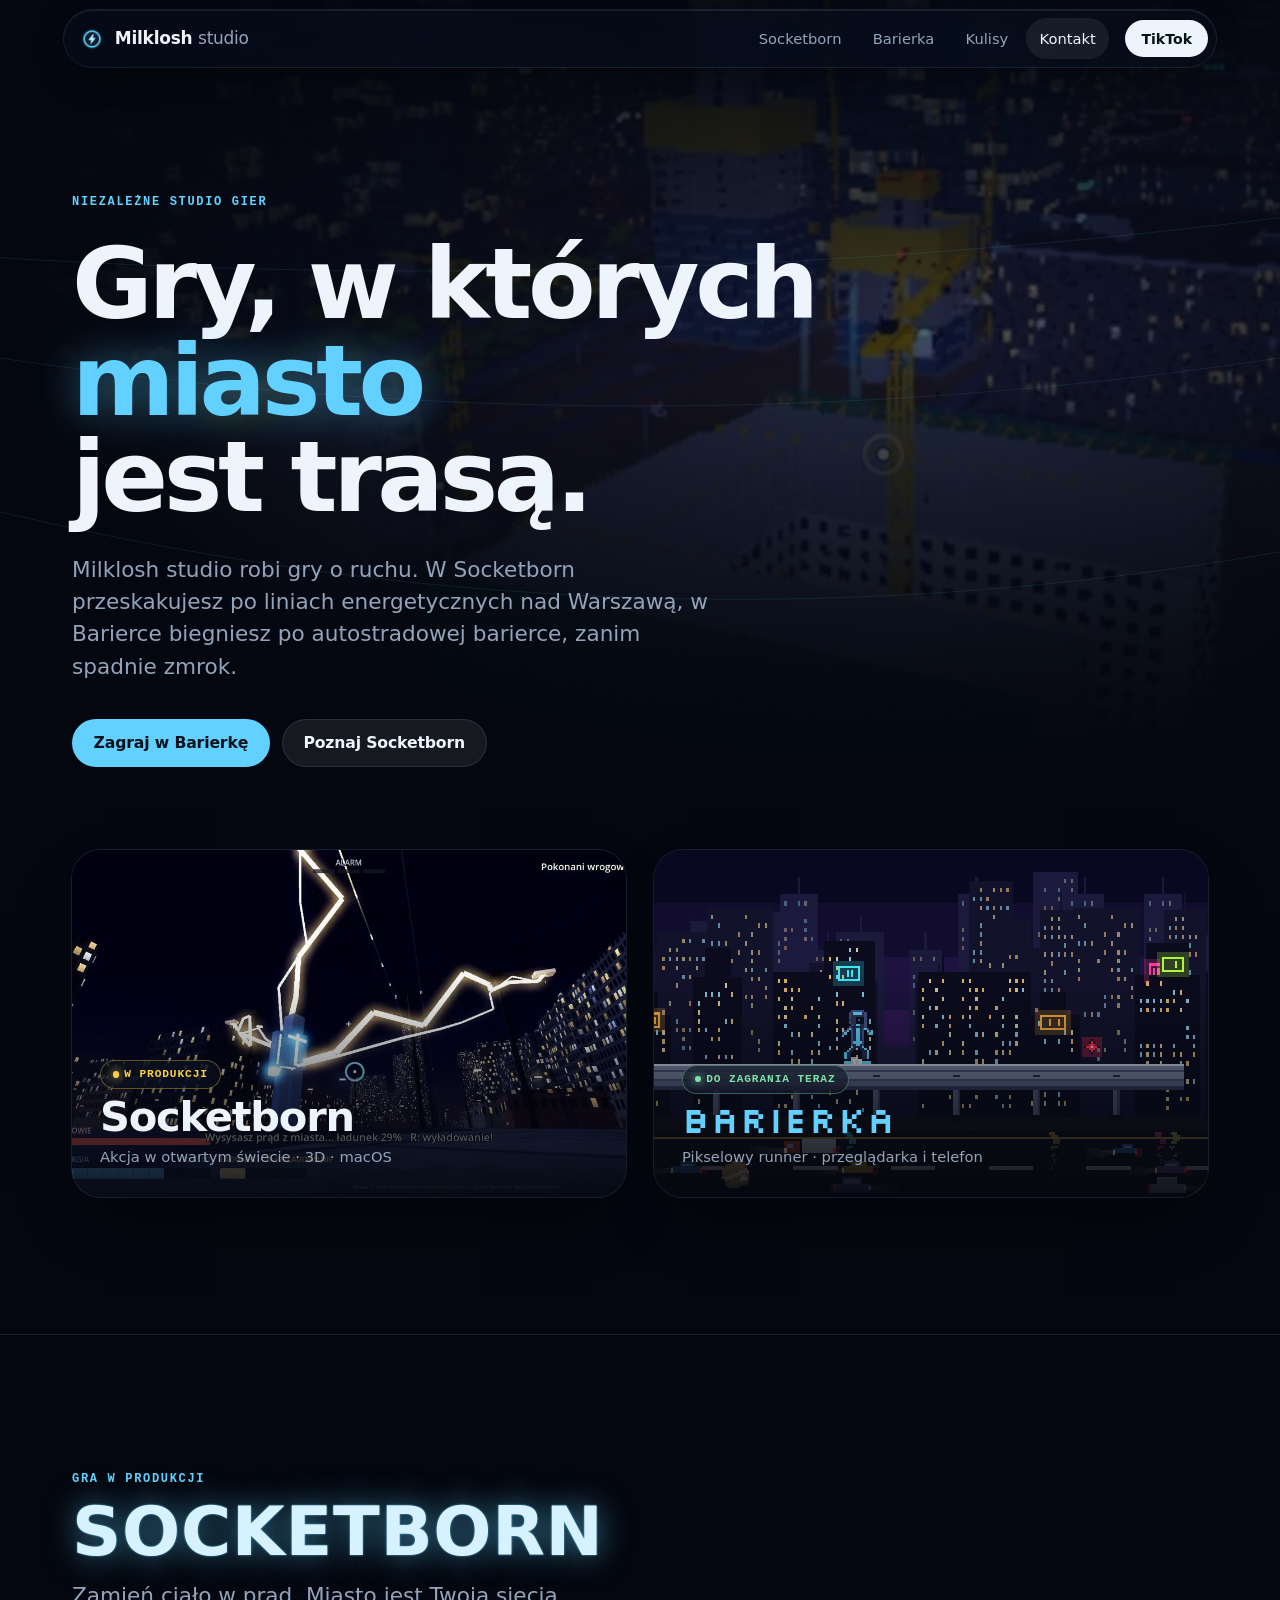
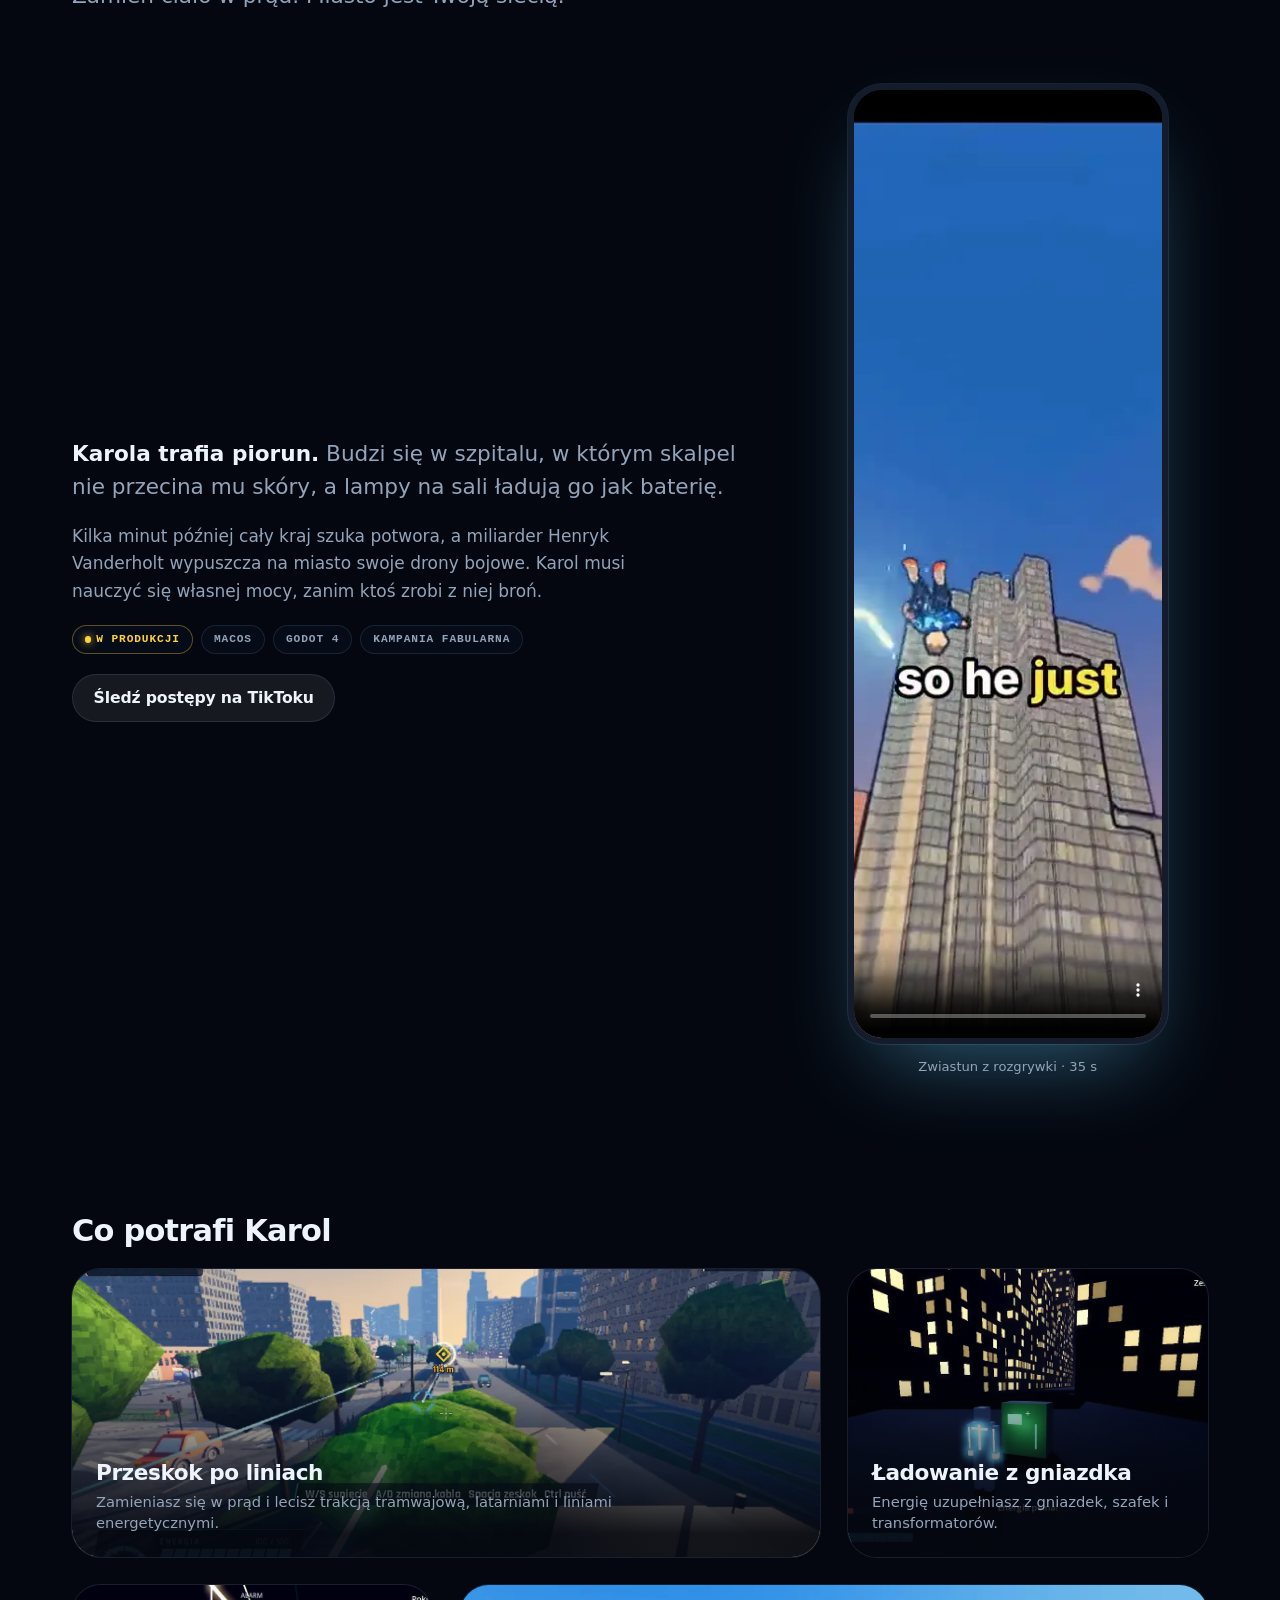
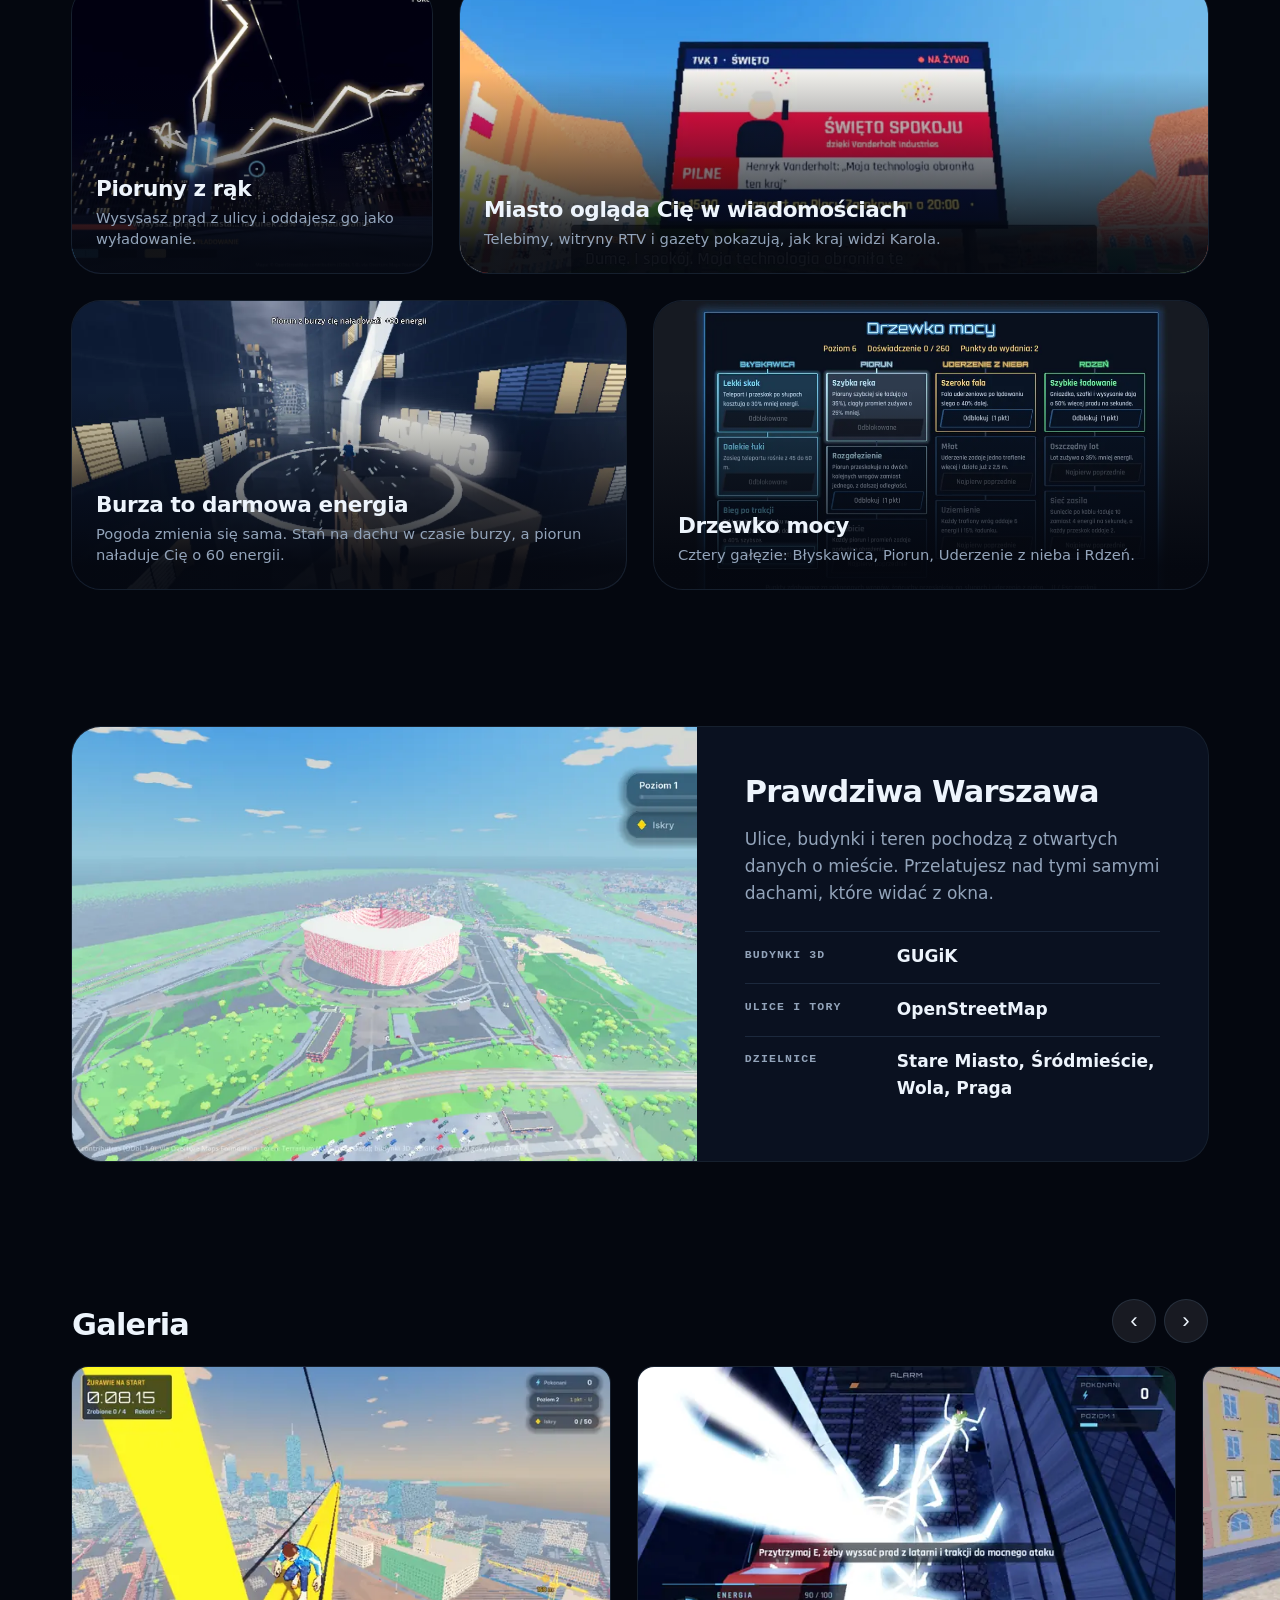
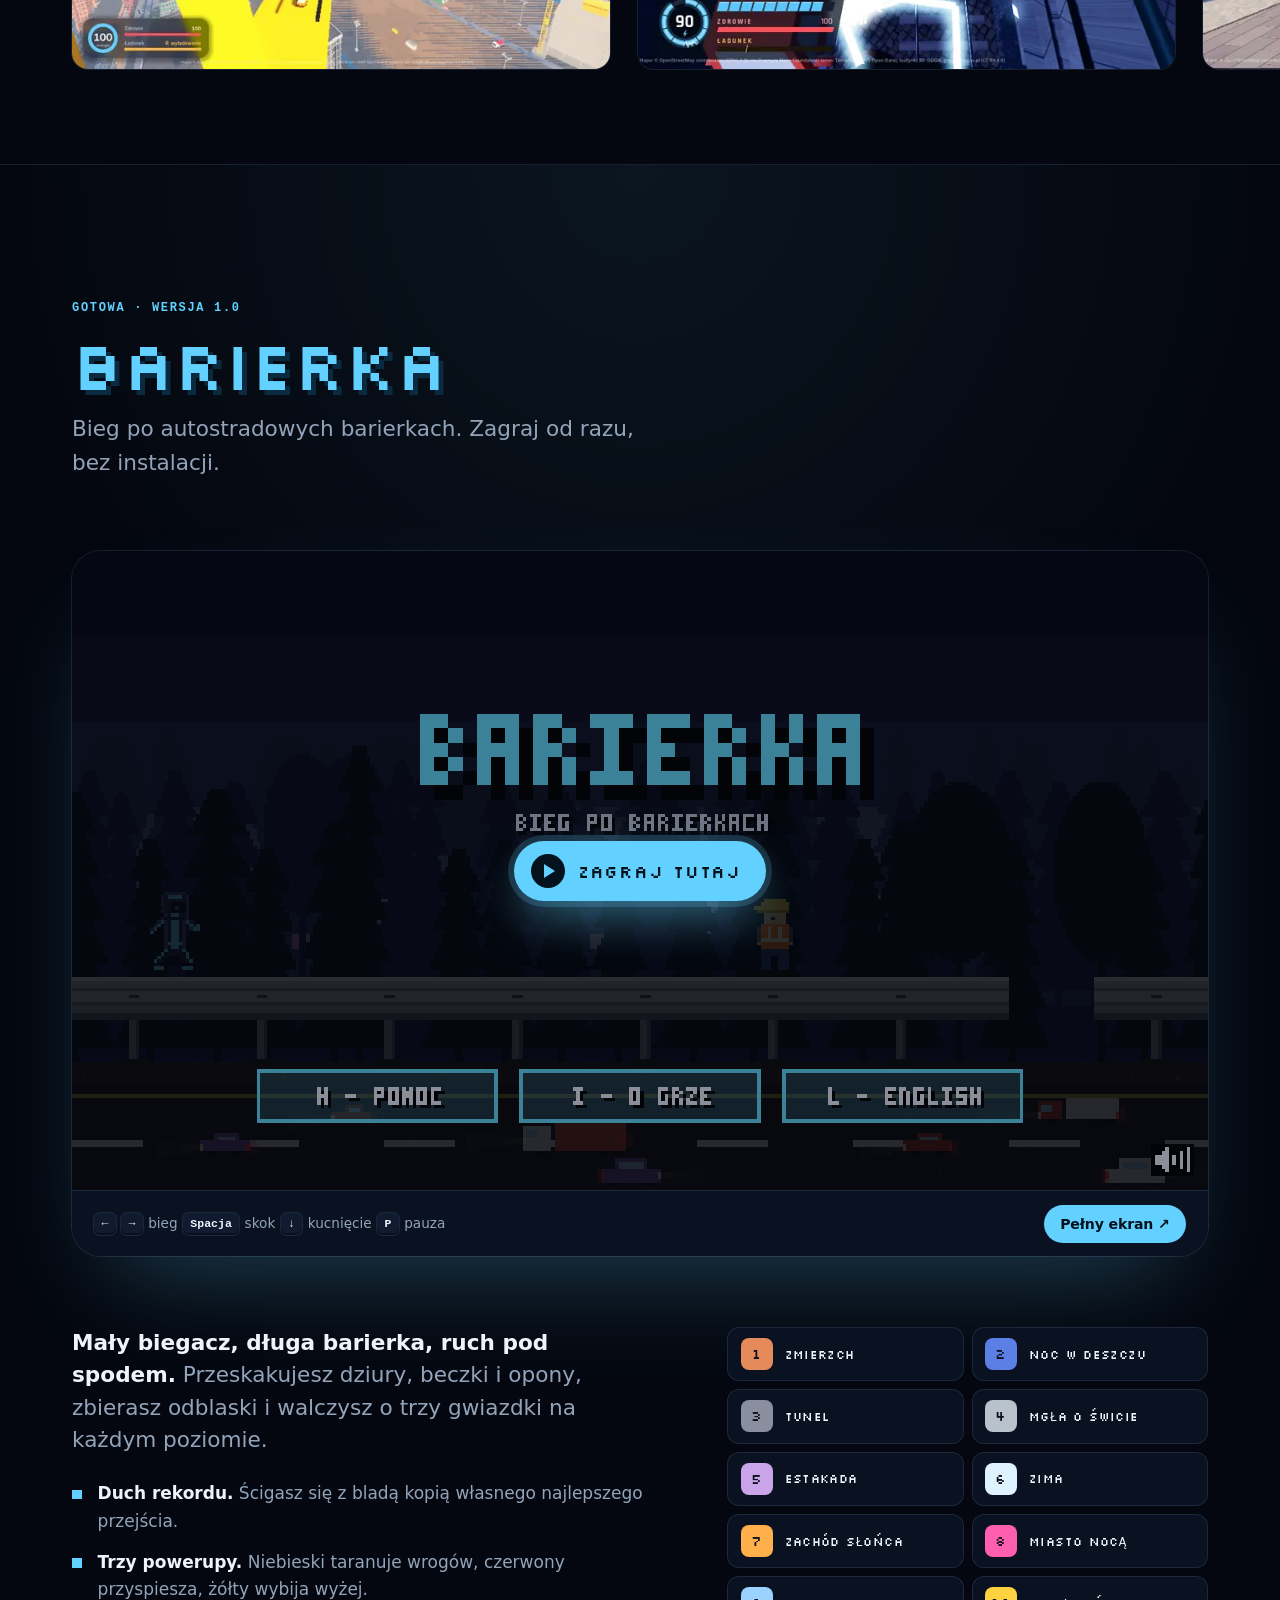
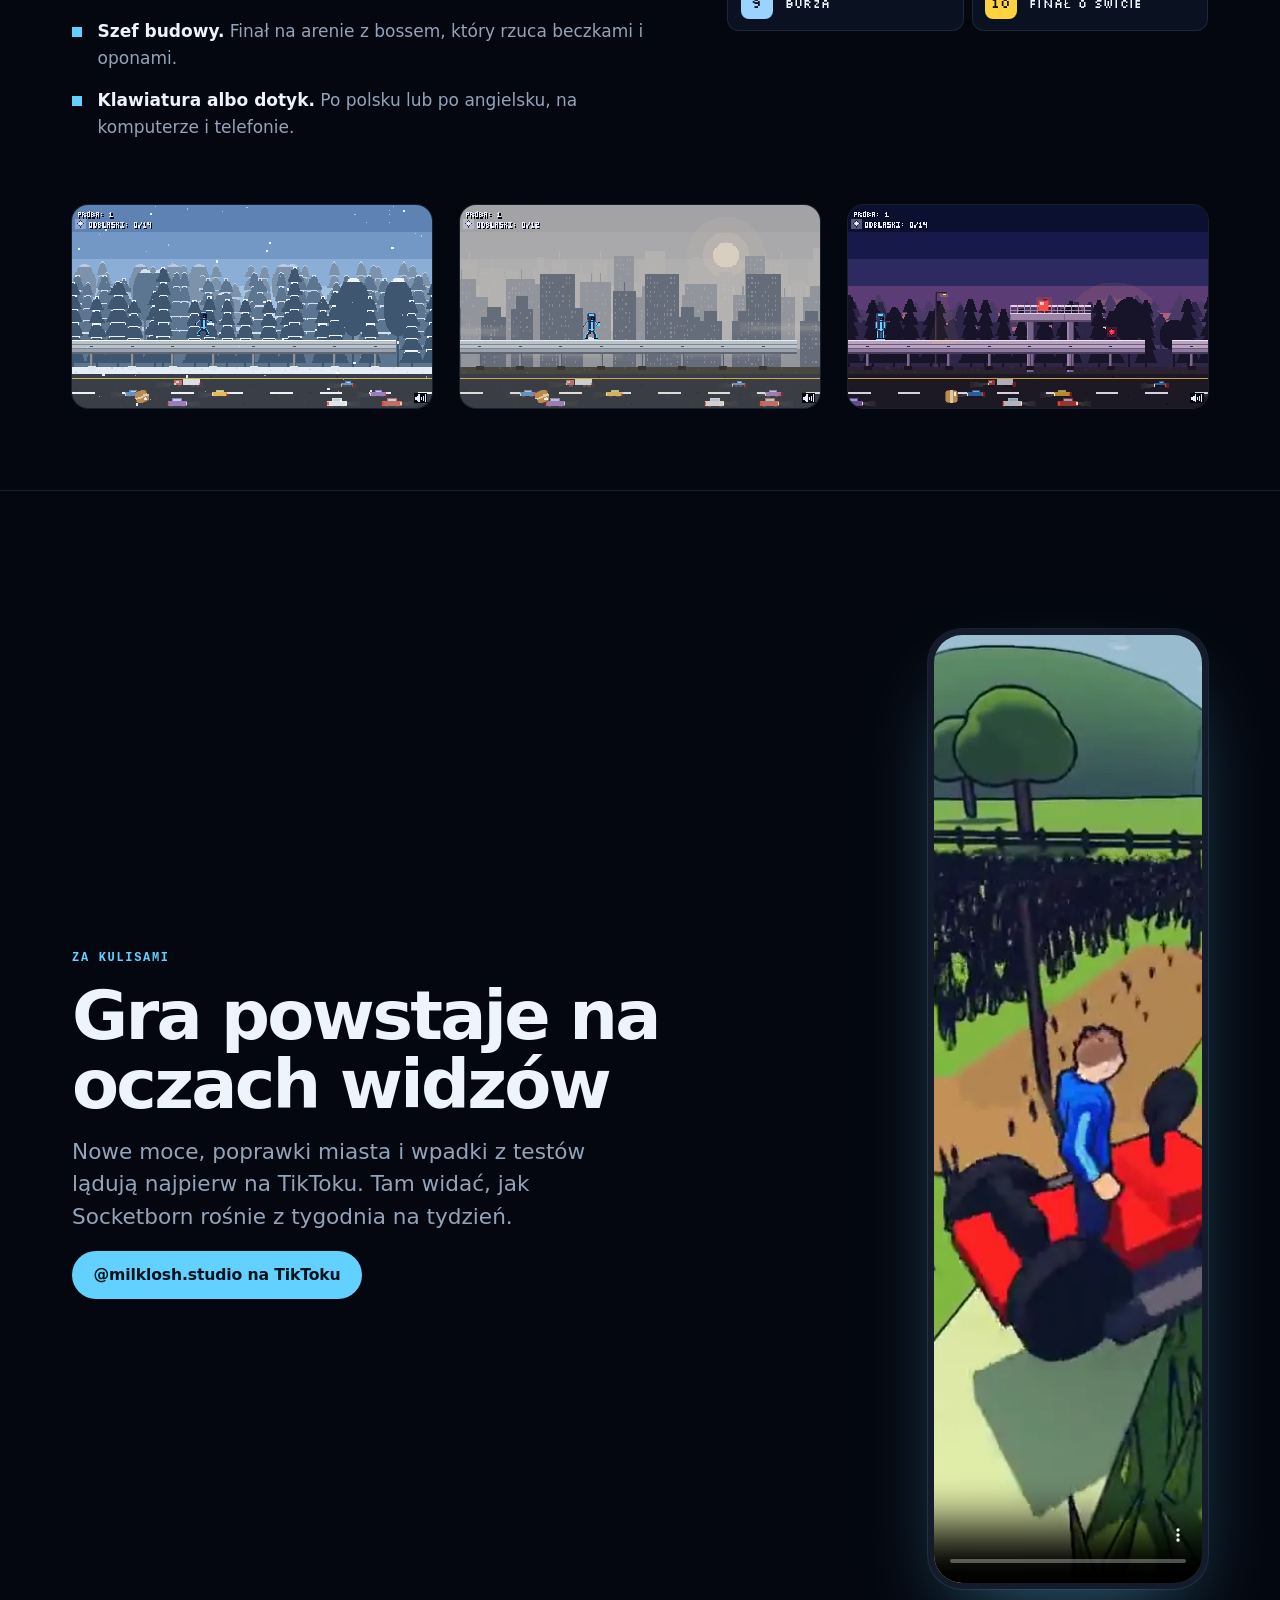
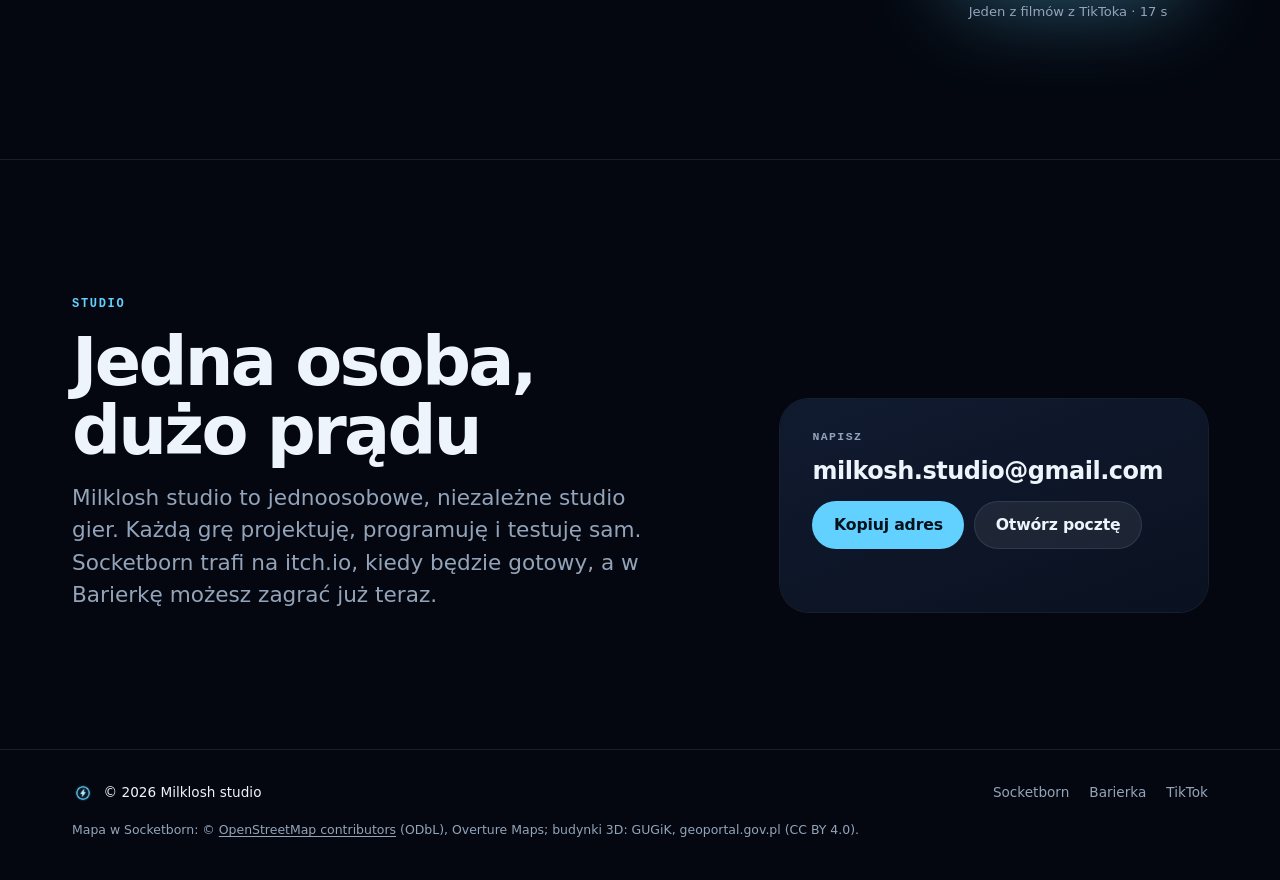
==== commit 52f57f30: "Dodaj licznik odwiedzin GoatCounter na obu stronach Co-Authored-By: Claude Sonnet 5.5 <noreply@anthr" ====
--- a/index.html
+++ b/index.html
@@ -287,5 +287,7 @@
 </dialog>
 
 <script src="main.js"></script>
+<script data-goatcounter="https://milklosh.goatcounter.com/count"
+        async src="//gc.zgo.at/count.js"></script>
 </body>
 </html>
